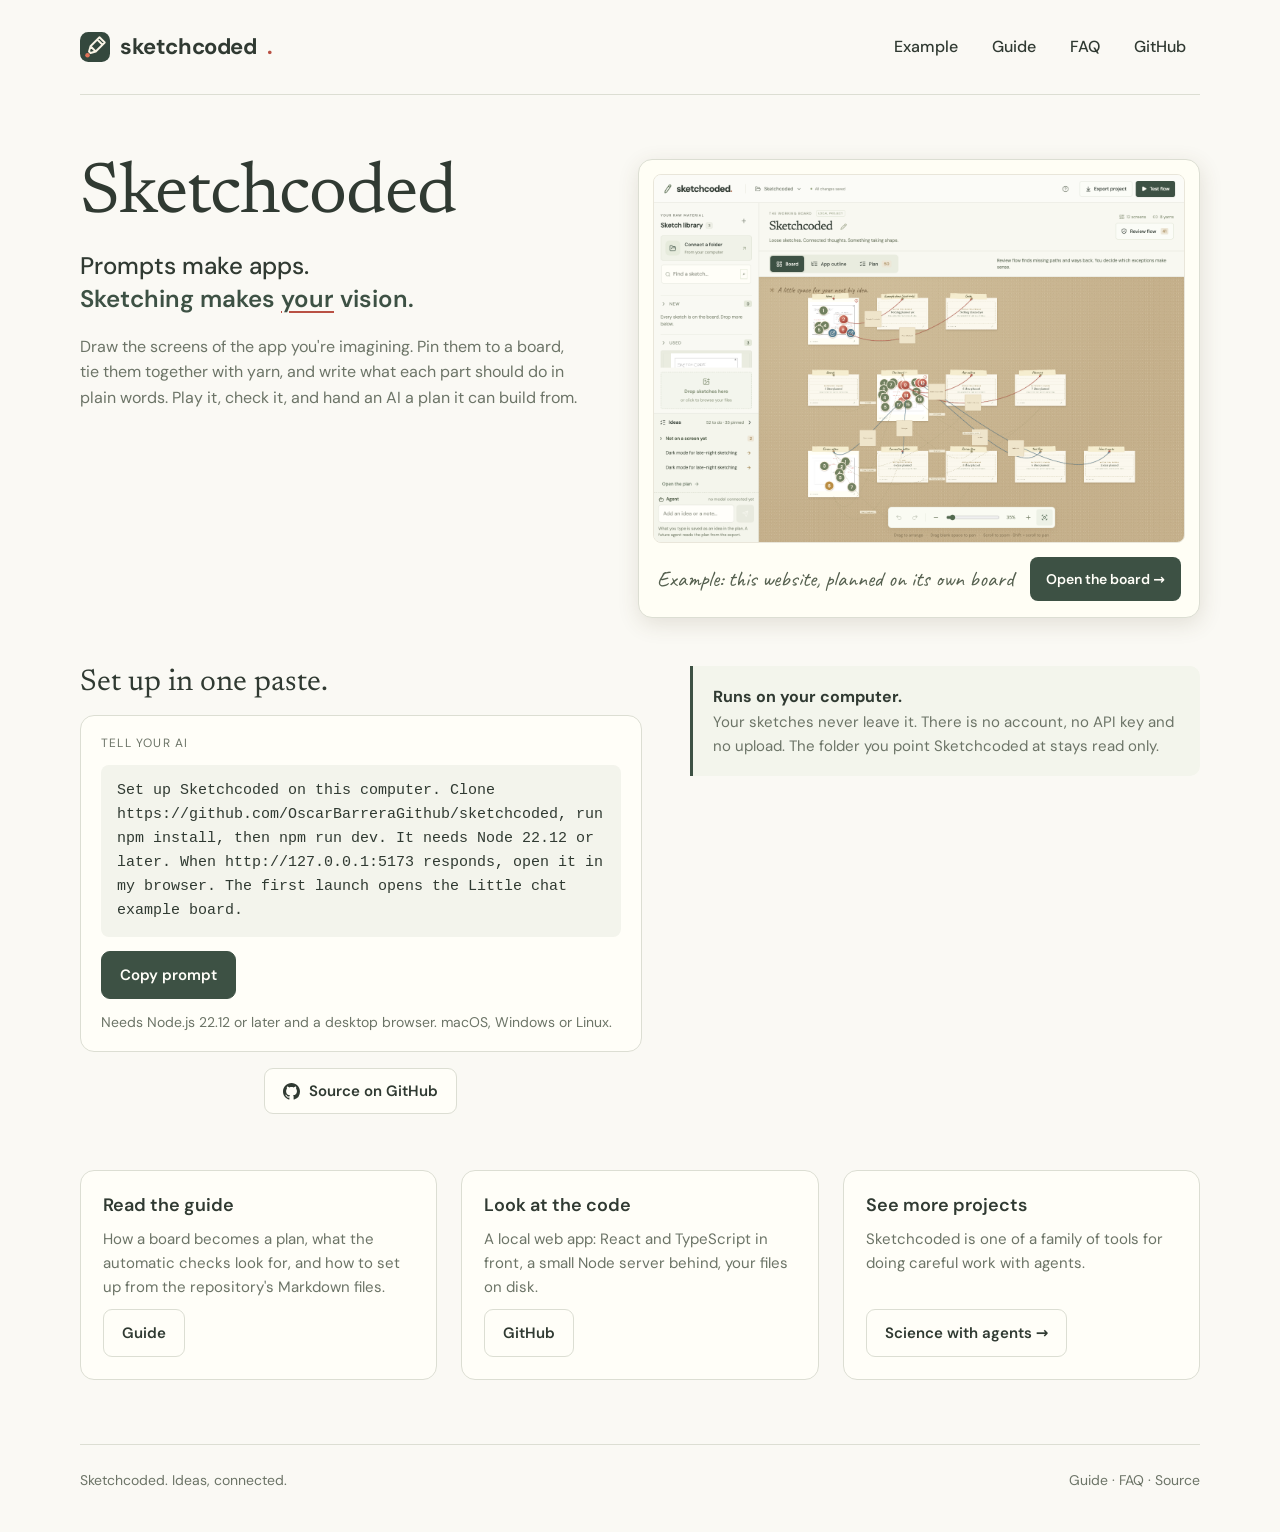
==== index.html @ aa4f2bdc "The example board is this website, planned on its own board Five frames, drawn as the pages they are" ====
<!doctype html>
<html lang="en">
  <head>
    <meta charset="UTF-8" />
    <meta name="viewport" content="width=device-width, initial-scale=1" />
    <meta name="theme-color" content="#faf9f4" />
    <title>Sketchcoded — Prompts make apps. Sketching makes your vision.</title>
    <meta
      name="description"
      content="Draw your app on paper, pin the screens to a board, tie them together with yarn, and hand an AI a plan it can build from. Runs on your computer."
    />
    <meta property="og:title" content="Sketchcoded" />
    <meta property="og:description" content="Prompts make apps. Sketching makes your vision." />
    <meta property="og:image" content="assets/board.png" />
    <link rel="icon" type="image/svg+xml" href="assets/favicon.svg" />
    <link rel="stylesheet" href="styles.css" />
  </head>
  <body>
    <header class="wrap site-header">
      <a class="brand" href="./"><img src="assets/favicon.svg" alt="" />sketchcoded<span>.</span></a>
      <nav class="site-nav" aria-label="Site">
        <a data-link="demo" href="demo.html">Example</a>
        <a href="guide.html">Guide</a>
        <a href="guide.html#faq">FAQ</a>
        <a data-link="github" href="#">GitHub</a>
      </nav>
    </header>

    <main class="wrap">
      <section class="hero">
        <div>
          <h1>Sketchcoded</h1>
          <p class="tagline">Prompts make apps.<b>Sketching makes <u>your</u> vision.</b></p>
          <p class="lede">
            Draw the screens of the app you're imagining. Pin them to a board, tie them together
            with yarn, and write what each part should do in plain words. Play it, check it, and
            hand an AI a plan it can build from.
          </p>
        </div>
        <a class="example" data-link="demo" href="demo.html" aria-label="Open the example: this website, planned on its own board, which you can move around and walk through">
          <figure>
            <img src="assets/board.png" alt="A cork board with the pages of this website pinned to it, tied together with coloured yarn." width="1440" height="1000" />
            <figcaption>
              <span>Example: this website, planned on its own board</span>
              <span class="cta">Open the board →</span>
            </figcaption>
          </figure>
        </a>
      </section>

      <section class="setup" id="setup">
        <div>
          <h2>Set up in one paste.</h2>
          <div class="prompt-box">
            <div class="label">Tell your AI</div>
            <p data-prompt>Loading the setup prompt…</p>
            <div class="prompt-actions">
              <button class="button primary" type="button" data-copy-prompt>Copy prompt</button>
            </div>
            <p class="requirements">Needs Node.js 22.12 or later and a desktop browser. macOS, Windows or Linux.</p>
          </div>
          <a class="button github-button" data-link="github" href="#">
            <svg viewBox="0 0 16 16" width="17" height="17" aria-hidden="true" fill="currentColor">
              <path d="M8 0C3.58 0 0 3.58 0 8c0 3.54 2.29 6.53 5.47 7.59.4.07.55-.17.55-.38 0-.19-.01-.82-.01-1.49-2.01.37-2.53-.49-2.69-.94-.09-.23-.48-.94-.82-1.13-.28-.15-.68-.52-.01-.53.63-.01 1.08.58 1.23.82.72 1.21 1.87.87 2.33.66.07-.52.28-.87.51-1.07-1.78-.2-3.64-.89-3.64-3.95 0-.87.31-1.59.82-2.15-.08-.2-.36-1.02.08-2.12 0 0 .67-.21 2.2.82.64-.18 1.32-.27 2-.27s1.36.09 2 .27c1.53-1.04 2.2-.82 2.2-.82.44 1.1.16 1.92.08 2.12.51.56.82 1.27.82 2.15 0 3.07-1.87 3.75-3.65 3.95.29.25.54.73.54 1.48 0 1.07-.01 1.93-.01 2.2 0 .21.15.46.55.38A8.01 8.01 0 0 0 16 8c0-4.42-3.58-8-8-8Z" />
            </svg>
            Source on GitHub
          </a>
        </div>
        <div class="local">
          <div>
            <strong>Runs on your computer.</strong>
            <p>
              Your sketches never leave it. There is no account, no API key and no upload. The
              folder you point Sketchcoded at stays read only.
            </p>
          </div>
        </div>
      </section>

      <section class="more" id="more">
        <div class="card">
          <h3>Read the guide</h3>
          <p>
            How a board becomes a plan, what the automatic checks look for, and how to set up from
            the repository's Markdown files.
          </p>
          <a class="button" href="guide.html">Guide</a>
        </div>
        <div class="card">
          <h3>Look at the code</h3>
          <p>A local web app: React and TypeScript in front, a small Node server behind, your files on disk.</p>
          <a class="button" data-link="github" href="#">GitHub</a>
        </div>
        <div class="card">
          <h3>See more projects</h3>
          <p>Sketchcoded is one of a family of tools for doing careful work with agents.</p>
          <a class="button" data-link="projects" href="#">Science with agents →</a>
        </div>
      </section>
    </main>

    <footer class="wrap site-footer">
      <span>Sketchcoded. Ideas, connected.</span>
      <span>
        <a href="guide.html">Guide</a> · <a href="guide.html#faq">FAQ</a> ·
        <a data-link="github" href="#">Source</a>
      </span>
    </footer>
    <script src="links.js"></script>
  </body>
</html>
---- styles.css ----
/* Sketchcoded landing site. Static, self-contained, same voice as the app. */
@font-face { font-family: 'DM Sans'; font-weight: 400; src: url(assets/fonts/dm-sans-latin-400-normal.woff2) format('woff2'); font-display: swap; }
@font-face { font-family: 'DM Sans'; font-weight: 500; src: url(assets/fonts/dm-sans-latin-500-normal.woff2) format('woff2'); font-display: swap; }
@font-face { font-family: 'DM Sans'; font-weight: 600; src: url(assets/fonts/dm-sans-latin-600-normal.woff2) format('woff2'); font-display: swap; }
@font-face { font-family: 'DM Sans'; font-weight: 700; src: url(assets/fonts/dm-sans-latin-700-normal.woff2) format('woff2'); font-display: swap; }
@font-face { font-family: 'Caveat'; font-weight: 400; src: url(assets/fonts/caveat-latin-400-normal.woff2) format('woff2'); font-display: swap; }
@font-face { font-family: 'Caveat'; font-weight: 600; src: url(assets/fonts/caveat-latin-600-normal.woff2) format('woff2'); font-display: swap; }
@font-face { font-family: 'Newsreader'; font-weight: 400; src: url(assets/fonts/newsreader-latin-400-normal.woff2) format('woff2'); font-display: swap; }
:root {
  --paper: #faf9f4;
  --ink: #303a32;
  --muted: #6c7467;
  --line: #dcded3;
  --green: #3d5144;
  --red: #b95144;
  --cork: #c9a97a;
  --serif: 'Newsreader', Georgia, serif;
  --hand: 'Caveat', cursive;
  --sans: 'DM Sans', system-ui, sans-serif;
}
* { box-sizing: border-box; margin: 0; }
html { color-scheme: light; }
body {
  font: 16px/1.6 var(--sans);
  color: var(--ink);
  background: var(--paper);
  -webkit-font-smoothing: antialiased;
}
a { color: inherit; }
.wrap { width: min(1120px, 100% - 40px); margin: 0 auto; }
/* Header */
.site-header {
  display: flex; align-items: center; justify-content: space-between; gap: 16px;
  padding: 22px 0; border-bottom: 1px solid var(--line);
}
.brand { display: inline-flex; align-items: center; gap: 10px; font: 700 22px/1 var(--sans); letter-spacing: -0.4px; text-decoration: none; }
.brand img { width: 30px; height: 30px; }
.brand span { color: var(--red); }
.site-nav { display: flex; gap: 6px; flex-wrap: wrap; }
.site-nav a { text-decoration: none; padding: 12px 14px; border-radius: 8px; font-weight: 500; min-height: 44px; display: inline-flex; align-items: center; }
.site-nav a:hover { background: #ecefe4; }
/* Hero */
.hero {
  display: grid; grid-template-columns: minmax(0, 1fr) minmax(0, 1.1fr); gap: 48px; align-items: start;
  padding: 64px 0 40px;
}
.hero h1 { font: 400 clamp(44px, 6vw, 72px)/1 var(--serif); letter-spacing: -1px; margin-bottom: 18px; }
.tagline { font: 500 clamp(19px, 2vw, 24px)/1.4 var(--sans); max-width: 26ch; }
.tagline b { display: block; color: var(--green); font-weight: 600; }
.tagline u { text-decoration-color: var(--red); text-decoration-thickness: 2px; text-underline-offset: 4px; }
.lede { color: var(--muted); margin-top: 18px; max-width: 46ch; }
/* Example frame */
.example { display: block; text-decoration: none; color: inherit; }
.example figure {
  background: #fffef5; border: 1px solid var(--line); border-radius: 14px; padding: 14px;
  box-shadow: 1px 6px 22px #55452a24; transition: transform 0.15s, box-shadow 0.15s;
}
.example:hover figure, .example:focus-visible figure { transform: translateY(-2px); box-shadow: 2px 12px 34px #55452a30; }
.example img { display: block; width: 100%; height: auto; border-radius: 8px; border: 1px solid #e9e6da; background: var(--cork); }
.example figcaption { display: flex; align-items: center; justify-content: space-between; gap: 12px; padding: 14px 4px 2px; }
.example figcaption span { font-family: var(--hand); font-size: 22px; color: #55604f; }
.example .cta { font: 600 14px var(--sans); background: var(--green); color: #fffef8; padding: 12px 16px; border-radius: 8px; min-height: 44px; display: inline-flex; align-items: center; gap: 8px; }
/* Set up */
.setup { padding: 8px 0 48px; display: grid; grid-template-columns: minmax(0, 1.1fr) minmax(0, 1fr); gap: 48px; align-items: start; }
.setup h2, .more h2 { font: 400 30px/1.15 var(--serif); margin-bottom: 14px; }
.prompt-box { background: #fffef8; border: 1px solid var(--line); border-radius: 14px; padding: 18px 20px; }
.prompt-box .label { font-size: 12px; letter-spacing: 1.2px; text-transform: uppercase; color: var(--muted); }
.prompt-box p[data-prompt],
.guide pre[data-prompt] { font: 15px/1.6 ui-monospace, SFMono-Regular, Menlo, monospace; background: #f3f4ec; border-radius: 8px; padding: 14px 16px; margin: 12px 0 14px; user-select: all; overflow-wrap: anywhere; }
.prompt-actions { display: flex; flex-wrap: wrap; gap: 10px; align-items: center; }
.button { display: inline-flex; align-items: center; justify-content: center; gap: 8px; min-height: 48px; padding: 12px 18px; border-radius: 9px; border: 1px solid var(--line); background: #fffef8; font: 600 15px var(--sans); color: var(--ink); text-decoration: none; cursor: pointer; }
.button:hover { background: #f1f3e9; }
.button.primary { background: var(--green); border-color: var(--green); color: #fffef8; }
.button.primary:hover { background: #2b4033; }
.requirements { color: var(--muted); font-size: 14px; margin-top: 12px; }
.local { display: flex; gap: 12px; align-items: flex-start; padding: 18px 20px; border-left: 3px solid var(--green); background: #f3f5ec; border-radius: 0 10px 10px 0; }
.local strong { display: block; }
.local p { color: var(--muted); font-size: 15px; }
/* More */
.more { padding: 8px 0 64px; display: grid; grid-template-columns: repeat(3, minmax(0, 1fr)); gap: 24px; }
.card { background: #fffef8; border: 1px solid var(--line); border-radius: 14px; padding: 22px; display: flex; flex-direction: column; gap: 10px; }
.card h3 { font: 600 18px var(--sans); }
.card p { color: var(--muted); font-size: 15px; flex: 1; }
.card .button { align-self: flex-start; }
.site-footer { border-top: 1px solid var(--line); padding: 24px 0 40px; color: var(--muted); font-size: 14px; display: flex; flex-wrap: wrap; gap: 12px 24px; justify-content: space-between; }
.site-footer a { text-decoration: none; }
.site-footer a:hover { text-decoration: underline; }
/* Guide */
.guide { padding: 48px 0 64px; display: grid; grid-template-columns: 220px minmax(0, 1fr); gap: 48px; }
.guide-nav { position: sticky; top: 24px; align-self: start; display: flex; flex-direction: column; gap: 4px; }
.guide-nav a { text-decoration: none; padding: 10px 12px; border-radius: 8px; color: var(--muted); min-height: 44px; display: flex; align-items: center; }
.guide-nav a:hover { background: #ecefe4; color: var(--ink); }
.guide article h1 { font: 400 44px/1.1 var(--serif); margin-bottom: 8px; }
.guide article > p.lede { margin-bottom: 32px; }
.guide section { padding: 24px 0; border-top: 1px solid var(--line); scroll-margin-top: 24px; }
.guide h2 { font: 400 28px/1.2 var(--serif); margin-bottom: 12px; }
.guide h3 { font: 600 17px var(--sans); margin: 18px 0 6px; }
.guide p, .guide li { color: #4a5346; }
.guide ul, .guide ol { padding-left: 22px; display: grid; gap: 6px; margin: 8px 0; }
.guide code { font: 14px ui-monospace, SFMono-Regular, Menlo, monospace; background: #f3f4ec; padding: 2px 6px; border-radius: 5px; }
.guide pre { background: #f3f4ec; border-radius: 10px; padding: 14px 16px; overflow: auto; font: 14px/1.6 ui-monospace, SFMono-Regular, Menlo, monospace; }
.guide pre[data-prompt] { white-space: pre-wrap; overflow-wrap: anywhere; }
details.faq { border: 1px solid var(--line); border-radius: 10px; padding: 0 16px; margin: 8px 0; background: #fffef8; }
details.faq summary { cursor: pointer; min-height: 48px; display: flex; align-items: center; font-weight: 600; }
details.faq p { padding: 0 0 14px; }
/* Mobile: one column; the setup block sits below the example frame, as drawn. */
@media (max-width: 860px) {
  .site-header { flex-direction: column; align-items: flex-start; gap: 6px; padding-bottom: 14px; }
  .site-nav { margin-left: -14px; }
  .hero, .setup { grid-template-columns: 1fr; gap: 28px; padding-top: 40px; }
  .hero { padding-bottom: 8px; }
  .setup { padding-top: 0; }
  .more { grid-template-columns: 1fr; }
  .guide { grid-template-columns: 1fr; gap: 20px; }
  .guide-nav { position: static; flex-direction: row; flex-wrap: wrap; }
}
@media (prefers-reduced-motion: reduce) {
  .example figure { transition: none; }
}

/* The source link stands on its own under the setup prompt, centred, with the mark. */
.github-button {
  display: flex;
  align-items: center;
  justify-content: center;
  gap: 9px;
  width: fit-content;
  margin: 16px auto 0;
  min-height: 44px;
  text-decoration: none;
}
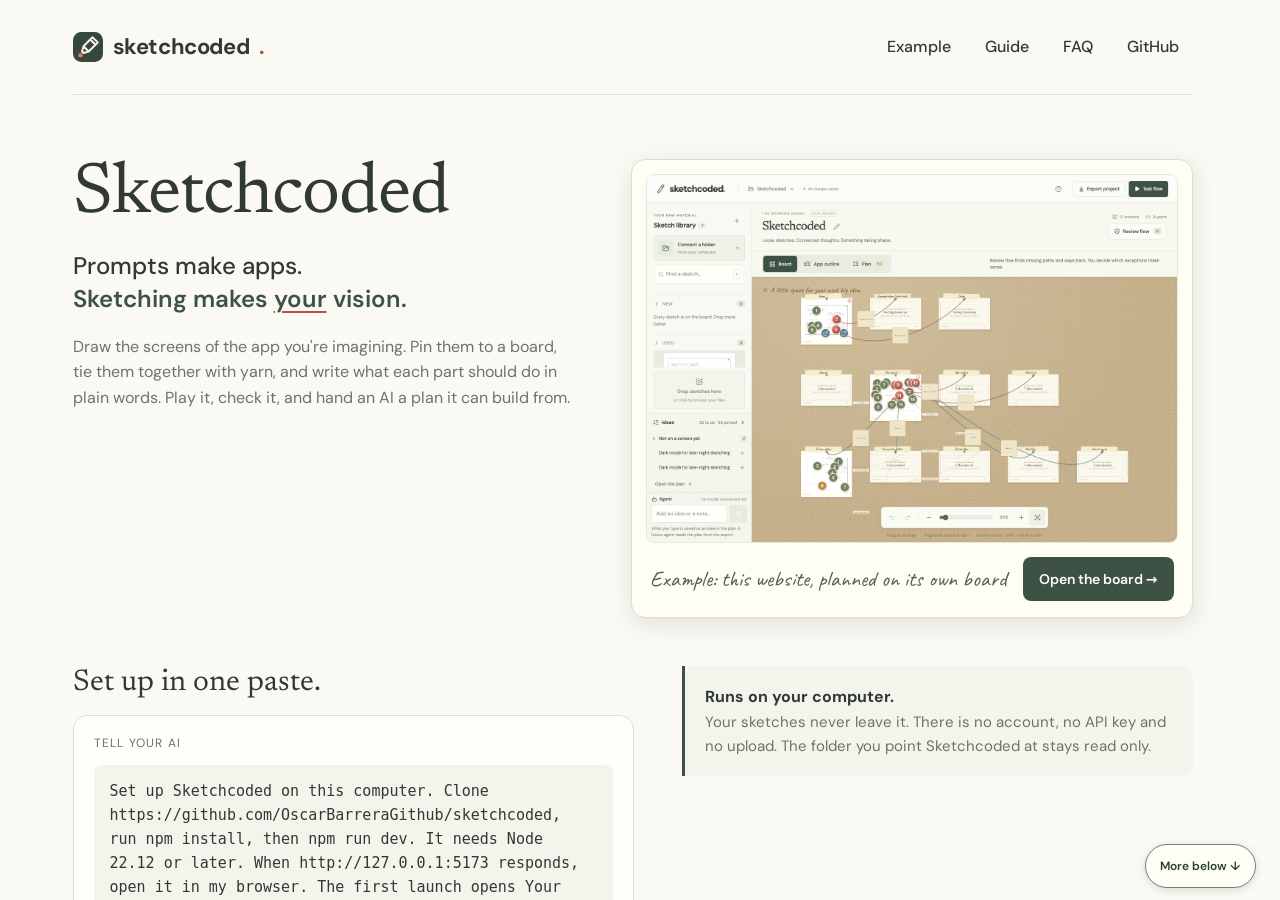
==== commit 3ef968a2: "Correct the public walkthrough and document agent verification" ====
--- a/index.html
+++ b/index.html
@@ -10,102 +10,151 @@
       content="Draw your app on paper, pin the screens to a board, tie them together with yarn, and hand an AI a plan it can build from. Runs on your computer."
     />
     <meta property="og:title" content="Sketchcoded" />
-    <meta property="og:description" content="Prompts make apps. Sketching makes your vision." />
+    <meta
+      property="og:description"
+      content="Prompts make apps. Sketching makes your vision."
+    />
     <meta property="og:image" content="assets/board.png" />
     <link rel="icon" type="image/svg+xml" href="assets/favicon.svg" />
     <link rel="stylesheet" href="styles.css" />
   </head>
-  <body>
-    <header class="wrap site-header">
-      <a class="brand" href="./"><img src="assets/favicon.svg" alt="" />sketchcoded<span>.</span></a>
-      <nav class="site-nav" aria-label="Site">
-        <a data-link="demo" href="demo.html">Example</a>
-        <a href="guide.html">Guide</a>
-        <a href="guide.html#faq">FAQ</a>
-        <a data-link="github" href="#">GitHub</a>
-      </nav>
-    </header>
+  <body class="site-document">
+    <div class="site-scroll" tabindex="0" aria-label="Page content">
+      <header class="wrap site-header">
+        <a class="brand" href="./"
+          ><img src="assets/favicon.svg" alt="" />sketchcoded<span>.</span></a
+        >
+        <nav class="site-nav" aria-label="Site">
+          <a data-link="demo" href="demo.html">Example</a>
+          <a href="guide.html">Guide</a>
+          <a href="guide.html#faq">FAQ</a>
+          <a data-link="github" href="#">GitHub</a>
+        </nav>
+      </header>
 
-    <main class="wrap">
-      <section class="hero">
-        <div>
-          <h1>Sketchcoded</h1>
-          <p class="tagline">Prompts make apps.<b>Sketching makes <u>your</u> vision.</b></p>
-          <p class="lede">
-            Draw the screens of the app you're imagining. Pin them to a board, tie them together
-            with yarn, and write what each part should do in plain words. Play it, check it, and
-            hand an AI a plan it can build from.
-          </p>
-        </div>
-        <a class="example" data-link="demo" href="demo.html" aria-label="Open the example: this website, planned on its own board, which you can move around and walk through">
-          <figure>
-            <img src="assets/board.png" alt="A cork board with the pages of this website pinned to it, tied together with coloured yarn." width="1440" height="1000" />
-            <figcaption>
-              <span>Example: this website, planned on its own board</span>
-              <span class="cta">Open the board →</span>
-            </figcaption>
-          </figure>
-        </a>
-      </section>
-
-      <section class="setup" id="setup">
-        <div>
-          <h2>Set up in one paste.</h2>
-          <div class="prompt-box">
-            <div class="label">Tell your AI</div>
-            <p data-prompt>Loading the setup prompt…</p>
-            <div class="prompt-actions">
-              <button class="button primary" type="button" data-copy-prompt>Copy prompt</button>
-            </div>
-            <p class="requirements">Needs Node.js 22.12 or later and a desktop browser. macOS, Windows or Linux.</p>
-          </div>
-          <a class="button github-button" data-link="github" href="#">
-            <svg viewBox="0 0 16 16" width="17" height="17" aria-hidden="true" fill="currentColor">
-              <path d="M8 0C3.58 0 0 3.58 0 8c0 3.54 2.29 6.53 5.47 7.59.4.07.55-.17.55-.38 0-.19-.01-.82-.01-1.49-2.01.37-2.53-.49-2.69-.94-.09-.23-.48-.94-.82-1.13-.28-.15-.68-.52-.01-.53.63-.01 1.08.58 1.23.82.72 1.21 1.87.87 2.33.66.07-.52.28-.87.51-1.07-1.78-.2-3.64-.89-3.64-3.95 0-.87.31-1.59.82-2.15-.08-.2-.36-1.02.08-2.12 0 0 .67-.21 2.2.82.64-.18 1.32-.27 2-.27s1.36.09 2 .27c1.53-1.04 2.2-.82 2.2-.82.44 1.1.16 1.92.08 2.12.51.56.82 1.27.82 2.15 0 3.07-1.87 3.75-3.65 3.95.29.25.54.73.54 1.48 0 1.07-.01 1.93-.01 2.2 0 .21.15.46.55.38A8.01 8.01 0 0 0 16 8c0-4.42-3.58-8-8-8Z" />
-            </svg>
-            Source on GitHub
-          </a>
-        </div>
-        <div class="local">
+      <main class="wrap">
+        <section class="hero">
           <div>
-            <strong>Runs on your computer.</strong>
-            <p>
-              Your sketches never leave it. There is no account, no API key and no upload. The
-              folder you point Sketchcoded at stays read only.
+            <h1>Sketchcoded</h1>
+            <p class="tagline">
+              Prompts make apps.<b>Sketching makes <u>your</u> vision.</b>
+            </p>
+            <p class="lede">
+              Draw the screens of the app you're imagining. Pin them to a board,
+              tie them together with yarn, and write what each part should do in
+              plain words. Play it, check it, and hand an AI a plan it can build
+              from.
             </p>
           </div>
-        </div>
-      </section>
+          <a
+            class="example"
+            data-link="demo"
+            href="demo.html"
+            aria-label="Open the example: this website, planned on its own board, which you can move around and walk through"
+          >
+            <figure>
+              <img
+                src="assets/board.png"
+                alt="A cork board with the pages of this website pinned to it, tied together with coloured yarn."
+                width="1440"
+                height="1000"
+              />
+              <figcaption>
+                <span>Example: this website, planned on its own board</span>
+                <span class="cta">Open the board →</span>
+              </figcaption>
+            </figure>
+          </a>
+        </section>
 
-      <section class="more" id="more">
-        <div class="card">
-          <h3>Read the guide</h3>
-          <p>
-            How a board becomes a plan, what the automatic checks look for, and how to set up from
-            the repository's Markdown files.
-          </p>
-          <a class="button" href="guide.html">Guide</a>
-        </div>
-        <div class="card">
-          <h3>Look at the code</h3>
-          <p>A local web app: React and TypeScript in front, a small Node server behind, your files on disk.</p>
-          <a class="button" data-link="github" href="#">GitHub</a>
-        </div>
-        <div class="card">
-          <h3>See more projects</h3>
-          <p>Sketchcoded is one of a family of tools for doing careful work with agents.</p>
-          <a class="button" data-link="projects" href="#">Science with agents →</a>
-        </div>
-      </section>
-    </main>
+        <section class="setup" id="setup">
+          <div>
+            <h2>Set up in one paste.</h2>
+            <div class="prompt-box">
+              <div class="label">Tell your AI</div>
+              <p data-prompt>Loading the setup prompt…</p>
+              <div class="prompt-actions">
+                <button class="button primary" type="button" data-copy-prompt>
+                  Copy prompt
+                </button>
+              </div>
+              <p class="requirements">
+                Needs Node.js 22.12 or later and a desktop browser. macOS,
+                Windows or Linux.
+              </p>
+            </div>
+            <a class="button github-button" data-link="github" href="#">
+              <svg
+                viewBox="0 0 16 16"
+                width="17"
+                height="17"
+                aria-hidden="true"
+                fill="currentColor"
+              >
+                <path
+                  d="M8 0C3.58 0 0 3.58 0 8c0 3.54 2.29 6.53 5.47 7.59.4.07.55-.17.55-.38 0-.19-.01-.82-.01-1.49-2.01.37-2.53-.49-2.69-.94-.09-.23-.48-.94-.82-1.13-.28-.15-.68-.52-.01-.53.63-.01 1.08.58 1.23.82.72 1.21 1.87.87 2.33.66.07-.52.28-.87.51-1.07-1.78-.2-3.64-.89-3.64-3.95 0-.87.31-1.59.82-2.15-.08-.2-.36-1.02.08-2.12 0 0 .67-.21 2.2.82.64-.18 1.32-.27 2-.27s1.36.09 2 .27c1.53-1.04 2.2-.82 2.2-.82.44 1.1.16 1.92.08 2.12.51.56.82 1.27.82 2.15 0 3.07-1.87 3.75-3.65 3.95.29.25.54.73.54 1.48 0 1.07-.01 1.93-.01 2.2 0 .21.15.46.55.38A8.01 8.01 0 0 0 16 8c0-4.42-3.58-8-8-8Z"
+                />
+              </svg>
+              Source on GitHub
+            </a>
+          </div>
+          <div class="local">
+            <div>
+              <strong>Runs on your computer.</strong>
+              <p>
+                Your sketches never leave it. There is no account, no API key
+                and no upload. The folder you point Sketchcoded at stays read
+                only.
+              </p>
+            </div>
+          </div>
+        </section>
 
-    <footer class="wrap site-footer">
-      <span>Sketchcoded. Ideas, connected.</span>
-      <span>
-        <a href="guide.html">Guide</a> · <a href="guide.html#faq">FAQ</a> ·
-        <a data-link="github" href="#">Source</a>
-      </span>
-    </footer>
+        <section class="more" id="more">
+          <div class="card">
+            <h3>Read the guide</h3>
+            <p>
+              How a board becomes a plan, what the automatic checks look for,
+              and how to set up from the repository's Markdown files.
+            </p>
+            <a class="button" href="guide.html">Guide</a>
+          </div>
+          <div class="card">
+            <h3>Look at the code</h3>
+            <p>
+              A local web app: React and TypeScript in front, a small Node
+              server behind, your files on disk.
+            </p>
+            <a class="button" data-link="github" href="#">GitHub</a>
+          </div>
+          <div class="card">
+            <h3>See more projects</h3>
+            <p>
+              Sketchcoded is one of a family of tools for doing careful work
+              with agents.
+            </p>
+            <a class="button" data-link="projects" href="#"
+              >Science with agents →</a
+            >
+          </div>
+        </section>
+      </main>
+
+      <footer class="wrap site-footer">
+        <span>Sketchcoded. Ideas, connected.</span>
+        <span>
+          <a href="guide.html">Guide</a> · <a href="guide.html#faq">FAQ</a> ·
+          <a data-link="github" href="#">Source</a>
+        </span>
+      </footer>
+    </div>
+    <button
+      class="site-scroll-hint"
+      type="button"
+      aria-label="Scroll for more content"
+    >
+      More below ↓
+    </button>
     <script src="links.js"></script>
   </body>
 </html>
--- a/styles.css
+++ b/styles.css
@@ -1,11 +1,46 @@
 /* Sketchcoded landing site. Static, self-contained, same voice as the app. */
-@font-face { font-family: 'DM Sans'; font-weight: 400; src: url(assets/fonts/dm-sans-latin-400-normal.woff2) format('woff2'); font-display: swap; }
-@font-face { font-family: 'DM Sans'; font-weight: 500; src: url(assets/fonts/dm-sans-latin-500-normal.woff2) format('woff2'); font-display: swap; }
-@font-face { font-family: 'DM Sans'; font-weight: 600; src: url(assets/fonts/dm-sans-latin-600-normal.woff2) format('woff2'); font-display: swap; }
-@font-face { font-family: 'DM Sans'; font-weight: 700; src: url(assets/fonts/dm-sans-latin-700-normal.woff2) format('woff2'); font-display: swap; }
-@font-face { font-family: 'Caveat'; font-weight: 400; src: url(assets/fonts/caveat-latin-400-normal.woff2) format('woff2'); font-display: swap; }
-@font-face { font-family: 'Caveat'; font-weight: 600; src: url(assets/fonts/caveat-latin-600-normal.woff2) format('woff2'); font-display: swap; }
-@font-face { font-family: 'Newsreader'; font-weight: 400; src: url(assets/fonts/newsreader-latin-400-normal.woff2) format('woff2'); font-display: swap; }
+@font-face {
+  font-family: "DM Sans";
+  font-weight: 400;
+  src: url(assets/fonts/dm-sans-latin-400-normal.woff2) format("woff2");
+  font-display: swap;
+}
+@font-face {
+  font-family: "DM Sans";
+  font-weight: 500;
+  src: url(assets/fonts/dm-sans-latin-500-normal.woff2) format("woff2");
+  font-display: swap;
+}
+@font-face {
+  font-family: "DM Sans";
+  font-weight: 600;
+  src: url(assets/fonts/dm-sans-latin-600-normal.woff2) format("woff2");
+  font-display: swap;
+}
+@font-face {
+  font-family: "DM Sans";
+  font-weight: 700;
+  src: url(assets/fonts/dm-sans-latin-700-normal.woff2) format("woff2");
+  font-display: swap;
+}
+@font-face {
+  font-family: "Caveat";
+  font-weight: 400;
+  src: url(assets/fonts/caveat-latin-400-normal.woff2) format("woff2");
+  font-display: swap;
+}
+@font-face {
+  font-family: "Caveat";
+  font-weight: 600;
+  src: url(assets/fonts/caveat-latin-600-normal.woff2) format("woff2");
+  font-display: swap;
+}
+@font-face {
+  font-family: "Newsreader";
+  font-weight: 400;
+  src: url(assets/fonts/newsreader-latin-400-normal.woff2) format("woff2");
+  font-display: swap;
+}
 :root {
   --paper: #faf9f4;
   --ink: #303a32;
@@ -14,108 +49,431 @@
   --green: #3d5144;
   --red: #b95144;
   --cork: #c9a97a;
-  --serif: 'Newsreader', Georgia, serif;
-  --hand: 'Caveat', cursive;
-  --sans: 'DM Sans', system-ui, sans-serif;
-}
-* { box-sizing: border-box; margin: 0; }
-html { color-scheme: light; }
+  --serif: "Newsreader", Georgia, serif;
+  --hand: "Caveat", cursive;
+  --sans: "DM Sans", system-ui, sans-serif;
+}
+* {
+  box-sizing: border-box;
+  margin: 0;
+}
+html {
+  color-scheme: light;
+}
 body {
   font: 16px/1.6 var(--sans);
   color: var(--ink);
   background: var(--paper);
   -webkit-font-smoothing: antialiased;
 }
-a { color: inherit; }
-.wrap { width: min(1120px, 100% - 40px); margin: 0 auto; }
+a {
+  color: inherit;
+}
+.wrap {
+  width: min(1120px, 100% - 40px);
+  margin: 0 auto;
+}
 /* Header */
 .site-header {
-  display: flex; align-items: center; justify-content: space-between; gap: 16px;
-  padding: 22px 0; border-bottom: 1px solid var(--line);
-}
-.brand { display: inline-flex; align-items: center; gap: 10px; font: 700 22px/1 var(--sans); letter-spacing: -0.4px; text-decoration: none; }
-.brand img { width: 30px; height: 30px; }
-.brand span { color: var(--red); }
-.site-nav { display: flex; gap: 6px; flex-wrap: wrap; }
-.site-nav a { text-decoration: none; padding: 12px 14px; border-radius: 8px; font-weight: 500; min-height: 44px; display: inline-flex; align-items: center; }
-.site-nav a:hover { background: #ecefe4; }
+  display: flex;
+  align-items: center;
+  justify-content: space-between;
+  gap: 16px;
+  padding: 22px 0;
+  border-bottom: 1px solid var(--line);
+}
+.brand {
+  display: inline-flex;
+  align-items: center;
+  gap: 10px;
+  font: 700 22px/1 var(--sans);
+  letter-spacing: -0.4px;
+  text-decoration: none;
+}
+.brand img {
+  width: 30px;
+  height: 30px;
+}
+.brand span {
+  color: var(--red);
+}
+.site-nav {
+  display: flex;
+  gap: 6px;
+  flex-wrap: wrap;
+}
+.site-nav a {
+  text-decoration: none;
+  padding: 12px 14px;
+  border-radius: 8px;
+  font-weight: 500;
+  min-height: 44px;
+  display: inline-flex;
+  align-items: center;
+}
+.site-nav a:hover {
+  background: #ecefe4;
+}
 /* Hero */
 .hero {
-  display: grid; grid-template-columns: minmax(0, 1fr) minmax(0, 1.1fr); gap: 48px; align-items: start;
+  display: grid;
+  grid-template-columns: minmax(0, 1fr) minmax(0, 1.1fr);
+  gap: 48px;
+  align-items: start;
   padding: 64px 0 40px;
 }
-.hero h1 { font: 400 clamp(44px, 6vw, 72px)/1 var(--serif); letter-spacing: -1px; margin-bottom: 18px; }
-.tagline { font: 500 clamp(19px, 2vw, 24px)/1.4 var(--sans); max-width: 26ch; }
-.tagline b { display: block; color: var(--green); font-weight: 600; }
-.tagline u { text-decoration-color: var(--red); text-decoration-thickness: 2px; text-underline-offset: 4px; }
-.lede { color: var(--muted); margin-top: 18px; max-width: 46ch; }
+.hero h1 {
+  font: 400 clamp(44px, 6vw, 72px)/1 var(--serif);
+  letter-spacing: -1px;
+  margin-bottom: 18px;
+}
+.tagline {
+  font: 500 clamp(19px, 2vw, 24px)/1.4 var(--sans);
+  max-width: 26ch;
+}
+.tagline b {
+  display: block;
+  color: var(--green);
+  font-weight: 600;
+}
+.tagline u {
+  text-decoration-color: var(--red);
+  text-decoration-thickness: 2px;
+  text-underline-offset: 4px;
+}
+.lede {
+  color: var(--muted);
+  margin-top: 18px;
+  max-width: 46ch;
+}
 /* Example frame */
-.example { display: block; text-decoration: none; color: inherit; }
+.example {
+  display: block;
+  text-decoration: none;
+  color: inherit;
+}
 .example figure {
-  background: #fffef5; border: 1px solid var(--line); border-radius: 14px; padding: 14px;
-  box-shadow: 1px 6px 22px #55452a24; transition: transform 0.15s, box-shadow 0.15s;
-}
-.example:hover figure, .example:focus-visible figure { transform: translateY(-2px); box-shadow: 2px 12px 34px #55452a30; }
-.example img { display: block; width: 100%; height: auto; border-radius: 8px; border: 1px solid #e9e6da; background: var(--cork); }
-.example figcaption { display: flex; align-items: center; justify-content: space-between; gap: 12px; padding: 14px 4px 2px; }
-.example figcaption span { font-family: var(--hand); font-size: 22px; color: #55604f; }
-.example .cta { font: 600 14px var(--sans); background: var(--green); color: #fffef8; padding: 12px 16px; border-radius: 8px; min-height: 44px; display: inline-flex; align-items: center; gap: 8px; }
+  background: #fffef5;
+  border: 1px solid var(--line);
+  border-radius: 14px;
+  padding: 14px;
+  box-shadow: 1px 6px 22px #55452a24;
+  transition:
+    transform 0.15s,
+    box-shadow 0.15s;
+}
+.example:hover figure,
+.example:focus-visible figure {
+  transform: translateY(-2px);
+  box-shadow: 2px 12px 34px #55452a30;
+}
+.example img {
+  display: block;
+  width: 100%;
+  height: auto;
+  border-radius: 8px;
+  border: 1px solid #e9e6da;
+  background: var(--cork);
+}
+.example figcaption {
+  display: flex;
+  align-items: center;
+  justify-content: space-between;
+  gap: 12px;
+  padding: 14px 4px 2px;
+}
+.example figcaption span {
+  font-family: var(--hand);
+  font-size: 22px;
+  color: #55604f;
+}
+.example .cta {
+  font: 600 14px var(--sans);
+  background: var(--green);
+  color: #fffef8;
+  padding: 12px 16px;
+  border-radius: 8px;
+  min-height: 44px;
+  display: inline-flex;
+  align-items: center;
+  gap: 8px;
+}
 /* Set up */
-.setup { padding: 8px 0 48px; display: grid; grid-template-columns: minmax(0, 1.1fr) minmax(0, 1fr); gap: 48px; align-items: start; }
-.setup h2, .more h2 { font: 400 30px/1.15 var(--serif); margin-bottom: 14px; }
-.prompt-box { background: #fffef8; border: 1px solid var(--line); border-radius: 14px; padding: 18px 20px; }
-.prompt-box .label { font-size: 12px; letter-spacing: 1.2px; text-transform: uppercase; color: var(--muted); }
+.setup {
+  padding: 8px 0 48px;
+  display: grid;
+  grid-template-columns: minmax(0, 1.1fr) minmax(0, 1fr);
+  gap: 48px;
+  align-items: start;
+}
+.setup h2,
+.more h2 {
+  font: 400 30px/1.15 var(--serif);
+  margin-bottom: 14px;
+}
+.prompt-box {
+  background: #fffef8;
+  border: 1px solid var(--line);
+  border-radius: 14px;
+  padding: 18px 20px;
+}
+.prompt-box .label {
+  font-size: 12px;
+  letter-spacing: 1.2px;
+  text-transform: uppercase;
+  color: var(--muted);
+}
 .prompt-box p[data-prompt],
-.guide pre[data-prompt] { font: 15px/1.6 ui-monospace, SFMono-Regular, Menlo, monospace; background: #f3f4ec; border-radius: 8px; padding: 14px 16px; margin: 12px 0 14px; user-select: all; overflow-wrap: anywhere; }
-.prompt-actions { display: flex; flex-wrap: wrap; gap: 10px; align-items: center; }
-.button { display: inline-flex; align-items: center; justify-content: center; gap: 8px; min-height: 48px; padding: 12px 18px; border-radius: 9px; border: 1px solid var(--line); background: #fffef8; font: 600 15px var(--sans); color: var(--ink); text-decoration: none; cursor: pointer; }
-.button:hover { background: #f1f3e9; }
-.button.primary { background: var(--green); border-color: var(--green); color: #fffef8; }
-.button.primary:hover { background: #2b4033; }
-.requirements { color: var(--muted); font-size: 14px; margin-top: 12px; }
-.local { display: flex; gap: 12px; align-items: flex-start; padding: 18px 20px; border-left: 3px solid var(--green); background: #f3f5ec; border-radius: 0 10px 10px 0; }
-.local strong { display: block; }
-.local p { color: var(--muted); font-size: 15px; }
+.guide pre[data-prompt] {
+  font:
+    15px/1.6 ui-monospace,
+    SFMono-Regular,
+    Menlo,
+    monospace;
+  background: #f3f4ec;
+  border-radius: 8px;
+  padding: 14px 16px;
+  margin: 12px 0 14px;
+  user-select: all;
+  overflow-wrap: anywhere;
+}
+.prompt-actions {
+  display: flex;
+  flex-wrap: wrap;
+  gap: 10px;
+  align-items: center;
+}
+.button {
+  display: inline-flex;
+  align-items: center;
+  justify-content: center;
+  gap: 8px;
+  min-height: 48px;
+  padding: 12px 18px;
+  border-radius: 9px;
+  border: 1px solid var(--line);
+  background: #fffef8;
+  font: 600 15px var(--sans);
+  color: var(--ink);
+  text-decoration: none;
+  cursor: pointer;
+}
+.button:hover {
+  background: #f1f3e9;
+}
+.button.primary {
+  background: var(--green);
+  border-color: var(--green);
+  color: #fffef8;
+}
+.button.primary:hover {
+  background: #2b4033;
+}
+.requirements {
+  color: var(--muted);
+  font-size: 14px;
+  margin-top: 12px;
+}
+.local {
+  display: flex;
+  gap: 12px;
+  align-items: flex-start;
+  padding: 18px 20px;
+  border-left: 3px solid var(--green);
+  background: #f3f5ec;
+  border-radius: 0 10px 10px 0;
+}
+.local strong {
+  display: block;
+}
+.local p {
+  color: var(--muted);
+  font-size: 15px;
+}
 /* More */
-.more { padding: 8px 0 64px; display: grid; grid-template-columns: repeat(3, minmax(0, 1fr)); gap: 24px; }
-.card { background: #fffef8; border: 1px solid var(--line); border-radius: 14px; padding: 22px; display: flex; flex-direction: column; gap: 10px; }
-.card h3 { font: 600 18px var(--sans); }
-.card p { color: var(--muted); font-size: 15px; flex: 1; }
-.card .button { align-self: flex-start; }
-.site-footer { border-top: 1px solid var(--line); padding: 24px 0 40px; color: var(--muted); font-size: 14px; display: flex; flex-wrap: wrap; gap: 12px 24px; justify-content: space-between; }
-.site-footer a { text-decoration: none; }
-.site-footer a:hover { text-decoration: underline; }
+.more {
+  padding: 8px 0 64px;
+  display: grid;
+  grid-template-columns: repeat(3, minmax(0, 1fr));
+  gap: 24px;
+}
+.card {
+  background: #fffef8;
+  border: 1px solid var(--line);
+  border-radius: 14px;
+  padding: 22px;
+  display: flex;
+  flex-direction: column;
+  gap: 10px;
+}
+.card h3 {
+  font: 600 18px var(--sans);
+}
+.card p {
+  color: var(--muted);
+  font-size: 15px;
+  flex: 1;
+}
+.card .button {
+  align-self: flex-start;
+}
+.site-footer {
+  border-top: 1px solid var(--line);
+  padding: 24px 0 40px;
+  color: var(--muted);
+  font-size: 14px;
+  display: flex;
+  flex-wrap: wrap;
+  gap: 12px 24px;
+  justify-content: space-between;
+}
+.site-footer a {
+  text-decoration: none;
+}
+.site-footer a:hover {
+  text-decoration: underline;
+}
 /* Guide */
-.guide { padding: 48px 0 64px; display: grid; grid-template-columns: 220px minmax(0, 1fr); gap: 48px; }
-.guide-nav { position: sticky; top: 24px; align-self: start; display: flex; flex-direction: column; gap: 4px; }
-.guide-nav a { text-decoration: none; padding: 10px 12px; border-radius: 8px; color: var(--muted); min-height: 44px; display: flex; align-items: center; }
-.guide-nav a:hover { background: #ecefe4; color: var(--ink); }
-.guide article h1 { font: 400 44px/1.1 var(--serif); margin-bottom: 8px; }
-.guide article > p.lede { margin-bottom: 32px; }
-.guide section { padding: 24px 0; border-top: 1px solid var(--line); scroll-margin-top: 24px; }
-.guide h2 { font: 400 28px/1.2 var(--serif); margin-bottom: 12px; }
-.guide h3 { font: 600 17px var(--sans); margin: 18px 0 6px; }
-.guide p, .guide li { color: #4a5346; }
-.guide ul, .guide ol { padding-left: 22px; display: grid; gap: 6px; margin: 8px 0; }
-.guide code { font: 14px ui-monospace, SFMono-Regular, Menlo, monospace; background: #f3f4ec; padding: 2px 6px; border-radius: 5px; }
-.guide pre { background: #f3f4ec; border-radius: 10px; padding: 14px 16px; overflow: auto; font: 14px/1.6 ui-monospace, SFMono-Regular, Menlo, monospace; }
-.guide pre[data-prompt] { white-space: pre-wrap; overflow-wrap: anywhere; }
-details.faq { border: 1px solid var(--line); border-radius: 10px; padding: 0 16px; margin: 8px 0; background: #fffef8; }
-details.faq summary { cursor: pointer; min-height: 48px; display: flex; align-items: center; font-weight: 600; }
-details.faq p { padding: 0 0 14px; }
+.guide {
+  padding: 48px 0 64px;
+  display: grid;
+  grid-template-columns: 220px minmax(0, 1fr);
+  gap: 48px;
+}
+.guide-nav {
+  position: sticky;
+  top: 24px;
+  align-self: start;
+  display: flex;
+  flex-direction: column;
+  gap: 4px;
+}
+.guide-nav a {
+  text-decoration: none;
+  padding: 10px 12px;
+  border-radius: 8px;
+  color: var(--muted);
+  min-height: 44px;
+  display: flex;
+  align-items: center;
+}
+.guide-nav a:hover {
+  background: #ecefe4;
+  color: var(--ink);
+}
+.guide article h1 {
+  font: 400 44px/1.1 var(--serif);
+  margin-bottom: 8px;
+}
+.guide article > p.lede {
+  margin-bottom: 32px;
+}
+.guide section {
+  padding: 24px 0;
+  border-top: 1px solid var(--line);
+  scroll-margin-top: 24px;
+}
+.guide h2 {
+  font: 400 28px/1.2 var(--serif);
+  margin-bottom: 12px;
+}
+.guide h3 {
+  font: 600 17px var(--sans);
+  margin: 18px 0 6px;
+}
+.guide p,
+.guide li {
+  color: #4a5346;
+}
+.guide ul,
+.guide ol {
+  padding-left: 22px;
+  display: grid;
+  gap: 6px;
+  margin: 8px 0;
+}
+.guide code {
+  font:
+    14px ui-monospace,
+    SFMono-Regular,
+    Menlo,
+    monospace;
+  background: #f3f4ec;
+  padding: 2px 6px;
+  border-radius: 5px;
+}
+.guide pre {
+  background: #f3f4ec;
+  border-radius: 10px;
+  padding: 14px 16px;
+  overflow: auto;
+  font:
+    14px/1.6 ui-monospace,
+    SFMono-Regular,
+    Menlo,
+    monospace;
+}
+.guide pre[data-prompt] {
+  white-space: pre-wrap;
+  overflow-wrap: anywhere;
+}
+details.faq {
+  border: 1px solid var(--line);
+  border-radius: 10px;
+  padding: 0 16px;
+  margin: 8px 0;
+  background: #fffef8;
+}
+details.faq summary {
+  cursor: pointer;
+  min-height: 48px;
+  display: flex;
+  align-items: center;
+  font-weight: 600;
+}
+details.faq p {
+  padding: 0 0 14px;
+}
 /* Mobile: one column; the setup block sits below the example frame, as drawn. */
 @media (max-width: 860px) {
-  .site-header { flex-direction: column; align-items: flex-start; gap: 6px; padding-bottom: 14px; }
-  .site-nav { margin-left: -14px; }
-  .hero, .setup { grid-template-columns: 1fr; gap: 28px; padding-top: 40px; }
-  .hero { padding-bottom: 8px; }
-  .setup { padding-top: 0; }
-  .more { grid-template-columns: 1fr; }
-  .guide { grid-template-columns: 1fr; gap: 20px; }
-  .guide-nav { position: static; flex-direction: row; flex-wrap: wrap; }
+  .site-header {
+    flex-direction: column;
+    align-items: flex-start;
+    gap: 6px;
+    padding-bottom: 14px;
+  }
+  .site-nav {
+    margin-left: -14px;
+  }
+  .hero,
+  .setup {
+    grid-template-columns: 1fr;
+    gap: 28px;
+    padding-top: 40px;
+  }
+  .hero {
+    padding-bottom: 8px;
+  }
+  .setup {
+    padding-top: 0;
+  }
+  .more {
+    grid-template-columns: 1fr;
+  }
+  .guide {
+    grid-template-columns: 1fr;
+    gap: 20px;
+  }
+  .guide-nav {
+    position: static;
+    flex-direction: row;
+    flex-wrap: wrap;
+  }
 }
 @media (prefers-reduced-motion: reduce) {
-  .example figure { transition: none; }
+  .example figure {
+    transition: none;
+  }
 }
 
 /* The source link stands on its own under the setup prompt, centred, with the mark. */
@@ -129,3 +487,62 @@
   min-height: 44px;
   text-decoration: none;
 }
+
+/* A fixed window and an explicit scrolling reading panel. */
+.site-document {
+  height: 100dvh;
+  overflow: hidden;
+}
+.site-scroll {
+  height: 100%;
+  overflow-y: scroll;
+  overflow-x: hidden;
+  scrollbar-gutter: stable;
+  scrollbar-width: auto;
+  scrollbar-color: #8a947d #e9eadf;
+}
+.site-scroll::-webkit-scrollbar {
+  width: 12px;
+}
+.site-scroll::-webkit-scrollbar-thumb {
+  background: #8a947d;
+  border: 3px solid #e9eadf;
+  border-radius: 8px;
+}
+.site-scroll-hint {
+  position: fixed;
+  bottom: 12px;
+  right: 24px;
+  z-index: 10;
+  min-height: 44px;
+  padding: 8px 14px;
+  border: 1px solid #71826a;
+  border-radius: 24px;
+  background: #fffef6;
+  color: #29412f;
+  font: 600 12px var(--sans);
+  cursor: pointer;
+  box-shadow: 0 2px 8px #0002;
+}
+.site-scroll-hint[hidden] {
+  display: none;
+}
+.guide-nav a,
+.site-nav a,
+.site-footer a {
+  min-height: 44px;
+  display: inline-flex;
+  align-items: center;
+}
+.guide article {
+  min-width: 0;
+}
+.guide p,
+.guide li {
+  overflow-wrap: anywhere;
+}
+@media (max-height: 500px) {
+  .guide-nav {
+    position: static;
+  }
+}
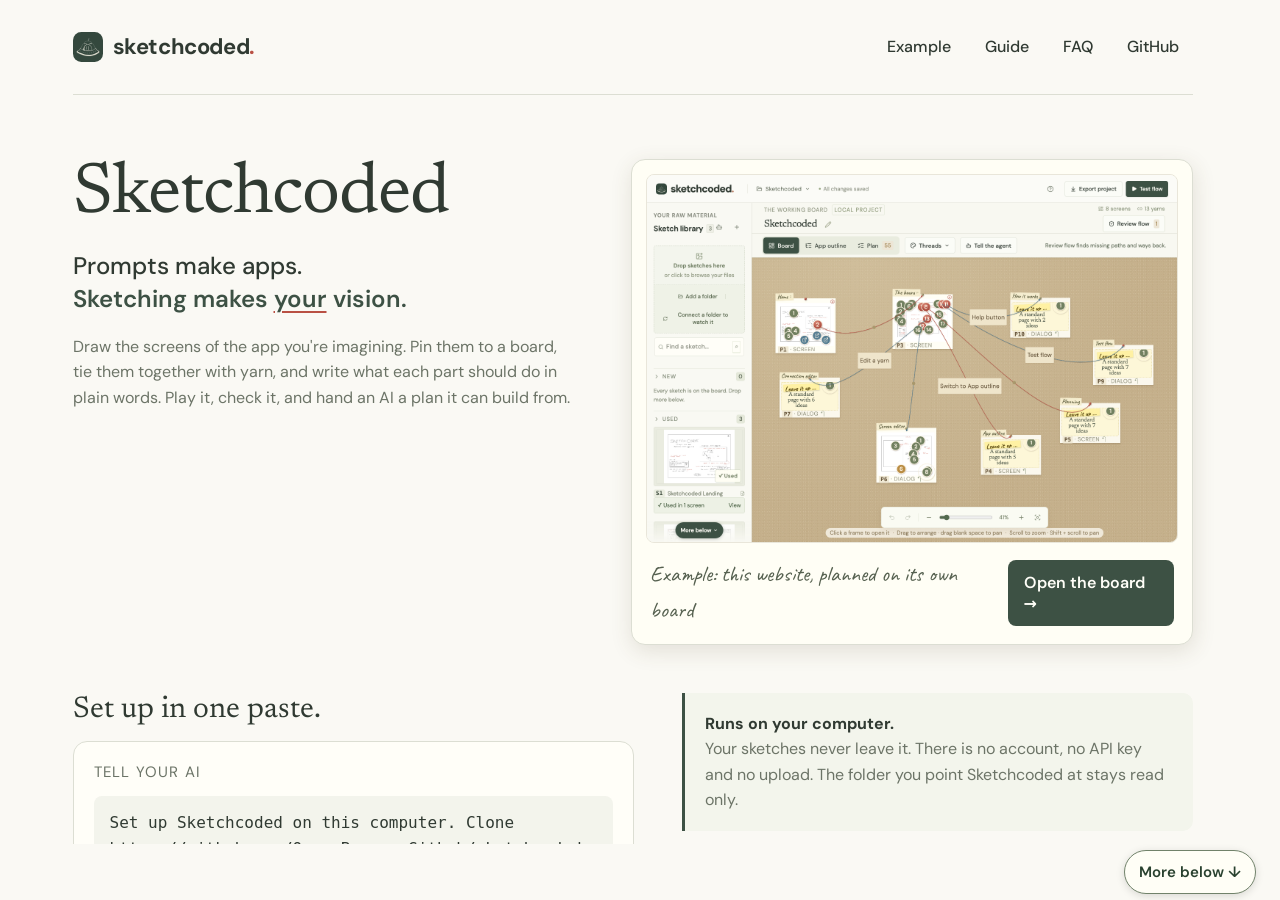
==== commit c9ba91af: "Say test the flow instead of walk on the site, with a short hover label above the pins Co-Authored-B" ====
--- a/index.html
+++ b/index.html
@@ -50,7 +50,7 @@
             class="example"
             data-link="demo"
             href="demo.html"
-            aria-label="Open the example: this website, planned on its own board, which you can move around and walk through"
+            aria-label="Open the example: this website, planned on its own board, which you can move around and test the flow on"
           >
             <figure>
               <img
--- a/styles.css
+++ b/styles.css
@@ -85,14 +85,16 @@
 .brand {
   display: inline-flex;
   align-items: center;
-  gap: 10px;
+  min-height: 44px;
   font: 700 22px/1 var(--sans);
   letter-spacing: -0.4px;
   text-decoration: none;
 }
+/* The space belongs after the logo only, so the red full stop stays on the name. */
 .brand img {
   width: 30px;
   height: 30px;
+  margin-right: 10px;
 }
 .brand span {
   color: var(--red);
@@ -188,7 +190,7 @@
   color: #55604f;
 }
 .example .cta {
-  font: 600 14px var(--sans);
+  font: 600 16px var(--sans);
   background: var(--green);
   color: #fffef8;
   padding: 12px 16px;
@@ -218,7 +220,7 @@
   padding: 18px 20px;
 }
 .prompt-box .label {
-  font-size: 12px;
+  font-size: 15px;
   letter-spacing: 1.2px;
   text-transform: uppercase;
   color: var(--muted);
@@ -226,7 +228,7 @@
 .prompt-box p[data-prompt],
 .guide pre[data-prompt] {
   font:
-    15px/1.6 ui-monospace,
+    16px/1.6 ui-monospace,
     SFMono-Regular,
     Menlo,
     monospace;
@@ -253,7 +255,7 @@
   border-radius: 9px;
   border: 1px solid var(--line);
   background: #fffef8;
-  font: 600 15px var(--sans);
+  font: 600 16px var(--sans);
   color: var(--ink);
   text-decoration: none;
   cursor: pointer;
@@ -271,7 +273,7 @@
 }
 .requirements {
   color: var(--muted);
-  font-size: 14px;
+  font-size: 16px;
   margin-top: 12px;
 }
 .local {
@@ -288,7 +290,7 @@
 }
 .local p {
   color: var(--muted);
-  font-size: 15px;
+  font-size: 16px;
 }
 /* More */
 .more {
@@ -311,17 +313,34 @@
 }
 .card p {
   color: var(--muted);
-  font-size: 15px;
+  font-size: 16px;
   flex: 1;
 }
 .card .button {
   align-self: flex-start;
+}
+.not-found {
+  padding: 64px 0;
+}
+.not-found h1 {
+  font: 400 clamp(36px, 5vw, 56px)/1.1 var(--serif);
+  margin-bottom: 12px;
+}
+.not-found p {
+  color: var(--muted);
+  font-size: 18px;
+}
+.not-found-links {
+  display: flex;
+  flex-wrap: wrap;
+  gap: 12px;
+  margin-top: 28px;
 }
 .site-footer {
   border-top: 1px solid var(--line);
   padding: 24px 0 40px;
   color: var(--muted);
-  font-size: 14px;
+  font-size: 16px;
   display: flex;
   flex-wrap: wrap;
   gap: 12px 24px;
@@ -385,6 +404,9 @@
 .guide li {
   color: #4a5346;
 }
+.guide p + p {
+  margin-top: 12px;
+}
 .guide ul,
 .guide ol {
   padding-left: 22px;
@@ -394,7 +416,7 @@
 }
 .guide code {
   font:
-    14px ui-monospace,
+    16px ui-monospace,
     SFMono-Regular,
     Menlo,
     monospace;
@@ -408,7 +430,7 @@
   padding: 14px 16px;
   overflow: auto;
   font:
-    14px/1.6 ui-monospace,
+    16px/1.6 ui-monospace,
     SFMono-Regular,
     Menlo,
     monospace;
@@ -494,7 +516,8 @@
   overflow: hidden;
 }
 .site-scroll {
-  height: 100%;
+  /* Keep a fixed rail for the hint so it never covers reading content. */
+  height: calc(100% - 56px);
   overflow-y: scroll;
   overflow-x: hidden;
   scrollbar-gutter: stable;
@@ -511,7 +534,7 @@
 }
 .site-scroll-hint {
   position: fixed;
-  bottom: 12px;
+  bottom: 6px;
   right: 24px;
   z-index: 10;
   min-height: 44px;
@@ -520,7 +543,7 @@
   border-radius: 24px;
   background: #fffef6;
   color: #29412f;
-  font: 600 12px var(--sans);
+  font: 600 15px var(--sans);
   cursor: pointer;
   box-shadow: 0 2px 8px #0002;
 }
@@ -537,6 +560,11 @@
 .guide article {
   min-width: 0;
 }
+.guide pre {
+  white-space: pre-wrap;
+  overflow-wrap: anywhere;
+  overflow: visible;
+}
 .guide p,
 .guide li {
   overflow-wrap: anywhere;
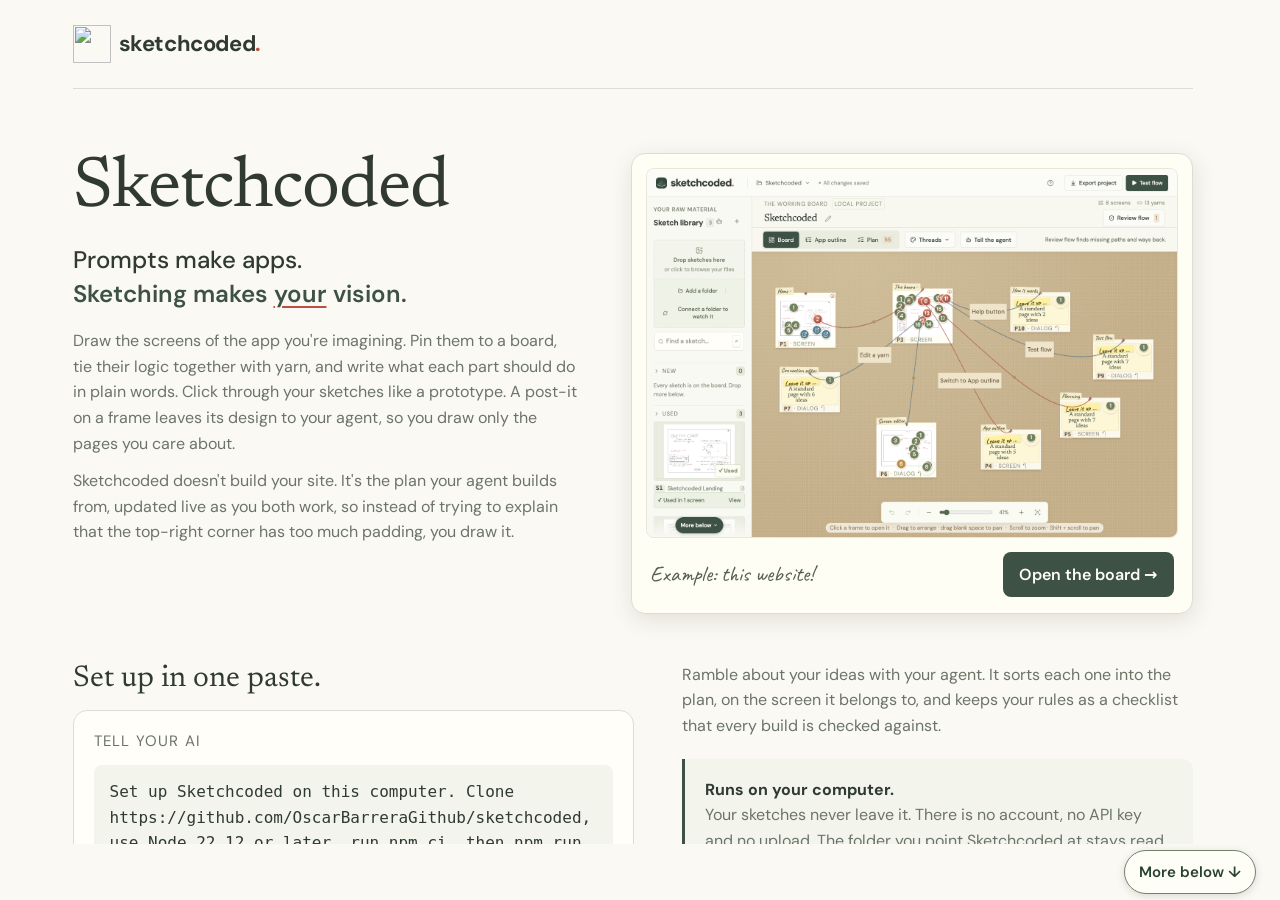
==== commit c2425a8c: "Make the site one page, with the design principles at its foot No top links and no footer. The guide" ====
--- a/index.html
+++ b/index.html
@@ -22,14 +22,8 @@
     <div class="site-scroll" tabindex="0" aria-label="Page content">
       <header class="wrap site-header">
         <a class="brand" href="./"
-          ><img src="assets/favicon.svg" alt="" />sketchcoded<span>.</span></a
+          ><img src="assets/logo.svg" alt="" />sketchcoded<span>.</span></a
         >
-        <nav class="site-nav" aria-label="Site">
-          <a data-link="demo" href="demo.html">Example</a>
-          <a href="guide.html">Guide</a>
-          <a href="guide.html#faq">FAQ</a>
-          <a data-link="github" href="#">GitHub</a>
-        </nav>
       </header>
 
       <main class="wrap">
@@ -41,9 +35,16 @@
             </p>
             <p class="lede">
               Draw the screens of the app you're imagining. Pin them to a board,
-              tie them together with yarn, and write what each part should do in
-              plain words. Play it, check it, and hand an AI a plan it can build
-              from.
+              tie their logic together with yarn, and write what each part
+              should do in plain words. Click through your sketches like a
+              prototype. A post-it on a frame leaves its design to your agent,
+              so you draw only the pages you care about.
+            </p>
+            <p class="lede">
+              Sketchcoded doesn't build your site. It's the plan your agent
+              builds from, updated live as you both work, so instead of trying
+              to explain that the top-right corner has too much padding, you
+              draw it.
             </p>
           </div>
           <a
@@ -60,7 +61,7 @@
                 height="1000"
               />
               <figcaption>
-                <span>Example: this website, planned on its own board</span>
+                <span>Example: this website!</span>
                 <span class="cta">Open the board →</span>
               </figcaption>
             </figure>
@@ -83,70 +84,90 @@
                 Windows or Linux.
               </p>
             </div>
-            <a class="button github-button" data-link="github" href="#">
-              <svg
-                viewBox="0 0 16 16"
-                width="17"
-                height="17"
-                aria-hidden="true"
-                fill="currentColor"
+          </div>
+          <div class="setup-side">
+            <p class="setup-note">
+              Ramble about your ideas with your agent. It sorts each one into
+              the plan, on the screen it belongs to, and keeps your rules as a
+              checklist that every build is checked against.
+            </p>
+            <div class="local">
+              <div>
+                <strong>Runs on your computer.</strong>
+                <p>
+                  Your sketches never leave it. There is no account, no API key
+                  and no upload. The folder you point Sketchcoded at stays read
+                  only.
+                </p>
+              </div>
+            </div>
+            <div class="setup-links">
+              <a class="button github-button" data-link="github" href="#">
+                <svg
+                  viewBox="0 0 16 16"
+                  width="17"
+                  height="17"
+                  aria-hidden="true"
+                  fill="currentColor"
+                >
+                  <path
+                    d="M8 0C3.58 0 0 3.58 0 8c0 3.54 2.29 6.53 5.47 7.59.4.07.55-.17.55-.38 0-.19-.01-.82-.01-1.49-2.01.37-2.53-.49-2.69-.94-.09-.23-.48-.94-.82-1.13-.28-.15-.68-.52-.01-.53.63-.01 1.08.58 1.23.82.72 1.21 1.87.87 2.33.66.07-.52.28-.87.51-1.07-1.78-.2-3.64-.89-3.64-3.95 0-.87.31-1.59.82-2.15-.08-.2-.36-1.02.08-2.12 0 0 .67-.21 2.2.82.64-.18 1.32-.27 2-.27s1.36.09 2 .27c1.53-1.04 2.2-.82 2.2-.82.44 1.1.16 1.92.08 2.12.51.56.82 1.27.82 2.15 0 3.07-1.87 3.75-3.65 3.95.29.25.54.73.54 1.48 0 1.07-.01 1.93-.01 2.2 0 .21.15.46.55.38A8.01 8.01 0 0 0 16 8c0-4.42-3.58-8-8-8Z"
+                  />
+                </svg>
+                Source on GitHub
+              </a>
+              <a class="button" data-link="projects" href="#"
+                >See more projects →</a
               >
-                <path
-                  d="M8 0C3.58 0 0 3.58 0 8c0 3.54 2.29 6.53 5.47 7.59.4.07.55-.17.55-.38 0-.19-.01-.82-.01-1.49-2.01.37-2.53-.49-2.69-.94-.09-.23-.48-.94-.82-1.13-.28-.15-.68-.52-.01-.53.63-.01 1.08.58 1.23.82.72 1.21 1.87.87 2.33.66.07-.52.28-.87.51-1.07-1.78-.2-3.64-.89-3.64-3.95 0-.87.31-1.59.82-2.15-.08-.2-.36-1.02.08-2.12 0 0 .67-.21 2.2.82.64-.18 1.32-.27 2-.27s1.36.09 2 .27c1.53-1.04 2.2-.82 2.2-.82.44 1.1.16 1.92.08 2.12.51.56.82 1.27.82 2.15 0 3.07-1.87 3.75-3.65 3.95.29.25.54.73.54 1.48 0 1.07-.01 1.93-.01 2.2 0 .21.15.46.55.38A8.01 8.01 0 0 0 16 8c0-4.42-3.58-8-8-8Z"
-                />
-              </svg>
-              Source on GitHub
-            </a>
-          </div>
-          <div class="local">
-            <div>
-              <strong>Runs on your computer.</strong>
-              <p>
-                Your sketches never leave it. There is no account, no API key
-                and no upload. The folder you point Sketchcoded at stays read
-                only.
-              </p>
             </div>
           </div>
         </section>
 
-        <section class="more" id="more">
-          <div class="card">
-            <h3>Read the guide</h3>
-            <p>
-              How a board becomes a plan, what the automatic checks look for,
-              and how to set up from the repository's Markdown files.
-            </p>
-            <a class="button" href="guide.html">Guide</a>
-          </div>
-          <div class="card">
-            <h3>Look at the code</h3>
-            <p>
-              A local web app: React and TypeScript in front, a small Node
-              server behind, your files on disk.
-            </p>
-            <a class="button" data-link="github" href="#">GitHub</a>
-          </div>
-          <div class="card">
-            <h3>See more projects</h3>
-            <p>
-              Sketchcoded is one of a family of tools for doing careful work
-              with agents.
-            </p>
-            <a class="button" data-link="projects" href="#"
-              >Science with agents →</a
-            >
-          </div>
+        <section class="guidelines" id="guidelines">
+          <h2>Design principles</h2>
+          <p class="guidelines-lead">
+            Here are a few design principles I use myself, and every site made
+            with Sketchcoded follows them by default:
+          </p>
+          <ul>
+            <li>
+              <b>No cute slogans.</b> LLMs love adding them; one kept trying to
+              put “Ideas, connected” all over this site.
+            </li>
+            <li>
+              <b>Every frame has a label,</b> so you can tell your agent exactly
+              what you're working on. And every view has a button that copies a
+              short prompt naming what you're looking at.
+            </li>
+            <li>
+              <b>No overlapping boxes.</b> For some reason, LLMs love building
+              sites out of piles of boxes. We explicitly don't.
+            </li>
+            <li>
+              <b>Works at every zoom,</b> and at normal zoom the text is
+              comfortable to read.
+            </li>
+            <li>
+              <b>The Back button never goes in circles.</b> If I go A → B → C →
+              B → C, the Back button on C takes me to B and then A, not around
+              through C again.
+            </li>
+            <li>
+              <b>No tiny text boxes.</b> I hate the tiny boxes on AI-made sites
+              where you can't scroll up to edit a few lines above. Text you
+              write gets a box that grows with it.
+            </li>
+            <li>
+              <b>Nothing moves because of a click.</b> Picking a tab or an
+              option never resizes the box around it or shifts the page.
+            </li>
+          </ul>
+          <p class="guidelines-more">
+            Read about the rest of the design choices on
+            <a data-link="github" href="#">GitHub</a>.
+          </p>
         </section>
       </main>
-
-      <footer class="wrap site-footer">
-        <span>Sketchcoded. Ideas, connected.</span>
-        <span>
-          <a href="guide.html">Guide</a> · <a href="guide.html#faq">FAQ</a> ·
-          <a data-link="github" href="#">Source</a>
-        </span>
-      </footer>
     </div>
     <button
       class="site-scroll-hint"
--- a/styles.css
+++ b/styles.css
@@ -92,29 +92,12 @@
 }
 /* The space belongs after the logo only, so the red full stop stays on the name. */
 .brand img {
-  width: 30px;
-  height: 30px;
-  margin-right: 10px;
+  width: 38px;
+  height: 38px;
+  margin-right: 8px;
 }
 .brand span {
   color: var(--red);
-}
-.site-nav {
-  display: flex;
-  gap: 6px;
-  flex-wrap: wrap;
-}
-.site-nav a {
-  text-decoration: none;
-  padding: 12px 14px;
-  border-radius: 8px;
-  font-weight: 500;
-  min-height: 44px;
-  display: inline-flex;
-  align-items: center;
-}
-.site-nav a:hover {
-  background: #ecefe4;
 }
 /* Hero */
 .hero {
@@ -147,6 +130,9 @@
   color: var(--muted);
   margin-top: 18px;
   max-width: 46ch;
+}
+.lede + .lede {
+  margin-top: 12px;
 }
 /* Example frame */
 .example {
@@ -208,8 +194,7 @@
   gap: 48px;
   align-items: start;
 }
-.setup h2,
-.more h2 {
+.setup h2 {
   font: 400 30px/1.15 var(--serif);
   margin-bottom: 14px;
 }
@@ -225,8 +210,7 @@
   text-transform: uppercase;
   color: var(--muted);
 }
-.prompt-box p[data-prompt],
-.guide pre[data-prompt] {
+.prompt-box p[data-prompt] {
   font:
     16px/1.6 ui-monospace,
     SFMono-Regular,
@@ -292,32 +276,48 @@
   color: var(--muted);
   font-size: 16px;
 }
-/* More */
-.more {
-  padding: 8px 0 64px;
+/* Guidelines: our rules for web design, compact, at the bottom of the home page. */
+.guidelines {
+  padding: 8px 0 56px;
+  scroll-margin-top: 24px;
+  max-width: 820px;
+}
+.guidelines h2 {
+  font: 400 30px/1.15 var(--serif);
+  margin-bottom: 8px;
+}
+.guidelines-lead,
+.guidelines-more {
+  color: var(--muted);
+  font-size: 16px;
+  max-width: 760px;
+}
+.guidelines ul {
+  list-style: none;
+  padding: 0;
+  margin: 28px 0;
   display: grid;
-  grid-template-columns: repeat(3, minmax(0, 1fr));
   gap: 24px;
 }
-.card {
-  background: #fffef8;
-  border: 1px solid var(--line);
-  border-radius: 14px;
-  padding: 22px;
-  display: flex;
-  flex-direction: column;
-  gap: 10px;
-}
-.card h3 {
-  font: 600 18px var(--sans);
-}
-.card p {
-  color: var(--muted);
+.guidelines li {
+  position: relative;
+  padding-left: 24px;
   font-size: 16px;
-  flex: 1;
-}
-.card .button {
-  align-self: flex-start;
+  line-height: 1.6;
+  color: #4a5346;
+}
+.guidelines li::before {
+  content: "";
+  position: absolute;
+  left: 2px;
+  top: 0.65em;
+  width: 8px;
+  height: 8px;
+  border-radius: 50%;
+  background: var(--green);
+}
+.guidelines li b {
+  color: var(--ink);
 }
 .not-found {
   padding: 64px 0;
@@ -335,126 +335,6 @@
   flex-wrap: wrap;
   gap: 12px;
   margin-top: 28px;
-}
-.site-footer {
-  border-top: 1px solid var(--line);
-  padding: 24px 0 40px;
-  color: var(--muted);
-  font-size: 16px;
-  display: flex;
-  flex-wrap: wrap;
-  gap: 12px 24px;
-  justify-content: space-between;
-}
-.site-footer a {
-  text-decoration: none;
-}
-.site-footer a:hover {
-  text-decoration: underline;
-}
-/* Guide */
-.guide {
-  padding: 48px 0 64px;
-  display: grid;
-  grid-template-columns: 220px minmax(0, 1fr);
-  gap: 48px;
-}
-.guide-nav {
-  position: sticky;
-  top: 24px;
-  align-self: start;
-  display: flex;
-  flex-direction: column;
-  gap: 4px;
-}
-.guide-nav a {
-  text-decoration: none;
-  padding: 10px 12px;
-  border-radius: 8px;
-  color: var(--muted);
-  min-height: 44px;
-  display: flex;
-  align-items: center;
-}
-.guide-nav a:hover {
-  background: #ecefe4;
-  color: var(--ink);
-}
-.guide article h1 {
-  font: 400 44px/1.1 var(--serif);
-  margin-bottom: 8px;
-}
-.guide article > p.lede {
-  margin-bottom: 32px;
-}
-.guide section {
-  padding: 24px 0;
-  border-top: 1px solid var(--line);
-  scroll-margin-top: 24px;
-}
-.guide h2 {
-  font: 400 28px/1.2 var(--serif);
-  margin-bottom: 12px;
-}
-.guide h3 {
-  font: 600 17px var(--sans);
-  margin: 18px 0 6px;
-}
-.guide p,
-.guide li {
-  color: #4a5346;
-}
-.guide p + p {
-  margin-top: 12px;
-}
-.guide ul,
-.guide ol {
-  padding-left: 22px;
-  display: grid;
-  gap: 6px;
-  margin: 8px 0;
-}
-.guide code {
-  font:
-    16px ui-monospace,
-    SFMono-Regular,
-    Menlo,
-    monospace;
-  background: #f3f4ec;
-  padding: 2px 6px;
-  border-radius: 5px;
-}
-.guide pre {
-  background: #f3f4ec;
-  border-radius: 10px;
-  padding: 14px 16px;
-  overflow: auto;
-  font:
-    16px/1.6 ui-monospace,
-    SFMono-Regular,
-    Menlo,
-    monospace;
-}
-.guide pre[data-prompt] {
-  white-space: pre-wrap;
-  overflow-wrap: anywhere;
-}
-details.faq {
-  border: 1px solid var(--line);
-  border-radius: 10px;
-  padding: 0 16px;
-  margin: 8px 0;
-  background: #fffef8;
-}
-details.faq summary {
-  cursor: pointer;
-  min-height: 48px;
-  display: flex;
-  align-items: center;
-  font-weight: 600;
-}
-details.faq p {
-  padding: 0 0 14px;
 }
 /* Mobile: one column; the setup block sits below the example frame, as drawn. */
 @media (max-width: 860px) {
@@ -463,9 +343,6 @@
     align-items: flex-start;
     gap: 6px;
     padding-bottom: 14px;
-  }
-  .site-nav {
-    margin-left: -14px;
   }
   .hero,
   .setup {
@@ -479,37 +356,37 @@
   .setup {
     padding-top: 0;
   }
-  .more {
-    grid-template-columns: 1fr;
-  }
-  .guide {
-    grid-template-columns: 1fr;
-    gap: 20px;
-  }
-  .guide-nav {
-    position: static;
-    flex-direction: row;
-    flex-wrap: wrap;
-  }
 }
 @media (prefers-reduced-motion: reduce) {
   .example figure {
     transition: none;
   }
 }
-
 /* The source link stands on its own under the setup prompt, centred, with the mark. */
+/* Beside the prompt: how ideas become the plan, running locally, then the source and the sister
+   projects. */
+.setup-note {
+  color: var(--muted);
+  margin-bottom: 20px;
+  max-width: 46ch;
+}
+.setup-links {
+  display: flex;
+  flex-direction: column;
+  align-items: flex-start;
+  gap: 12px;
+  margin-top: 20px;
+}
+.setup-links .button {
+  min-height: 44px;
+  text-decoration: none;
+}
 .github-button {
   display: flex;
   align-items: center;
   justify-content: center;
   gap: 9px;
-  width: fit-content;
-  margin: 16px auto 0;
-  min-height: 44px;
-  text-decoration: none;
-}
-
+}
 /* A fixed window and an explicit scrolling reading panel. */
 .site-document {
   height: 100dvh;
@@ -550,27 +427,3 @@
 .site-scroll-hint[hidden] {
   display: none;
 }
-.guide-nav a,
-.site-nav a,
-.site-footer a {
-  min-height: 44px;
-  display: inline-flex;
-  align-items: center;
-}
-.guide article {
-  min-width: 0;
-}
-.guide pre {
-  white-space: pre-wrap;
-  overflow-wrap: anywhere;
-  overflow: visible;
-}
-.guide p,
-.guide li {
-  overflow-wrap: anywhere;
-}
-@media (max-height: 500px) {
-  .guide-nav {
-    position: static;
-  }
-}
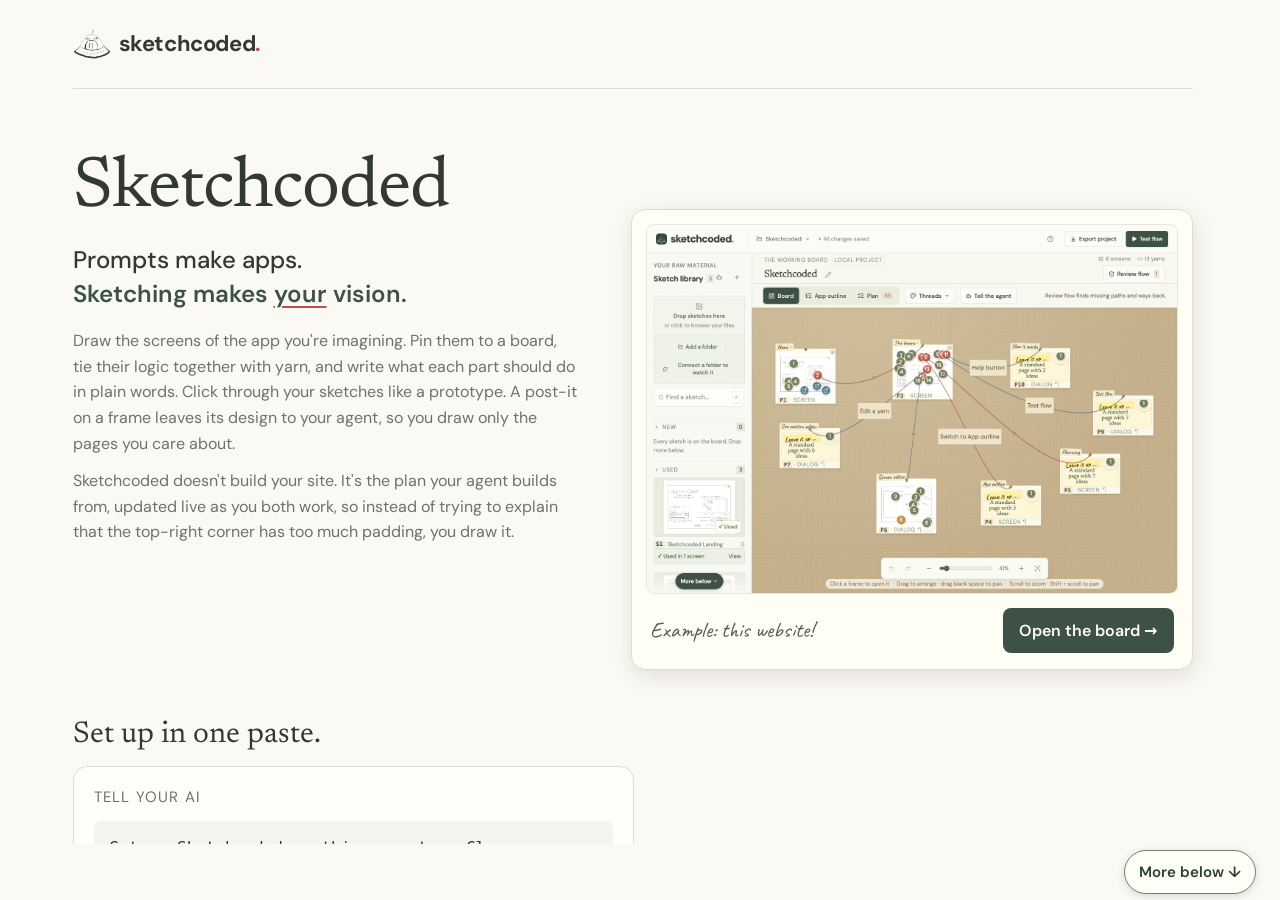
==== commit b1930627: "Stagger the home page: the example sits lower, and the setup's right side is centered The Runs on yo" ====
--- a/index.html
+++ b/index.html
@@ -91,16 +91,6 @@
               the plan, on the screen it belongs to, and keeps your rules as a
               checklist that every build is checked against.
             </p>
-            <div class="local">
-              <div>
-                <strong>Runs on your computer.</strong>
-                <p>
-                  Your sketches never leave it. There is no account, no API key
-                  and no upload. The folder you point Sketchcoded at stays read
-                  only.
-                </p>
-              </div>
-            </div>
             <div class="setup-links">
               <a class="button github-button" data-link="github" href="#">
                 <svg
--- a/styles.css
+++ b/styles.css
@@ -139,6 +139,12 @@
   display: block;
   text-decoration: none;
   color: inherit;
+}
+/* Beside the text, the example sits a little lower than the title, so the page reads staggered. */
+@media (min-width: 861px) {
+  .example {
+    margin-top: 56px;
+  }
 }
 .example figure {
   background: #fffef5;
@@ -260,22 +266,6 @@
   font-size: 16px;
   margin-top: 12px;
 }
-.local {
-  display: flex;
-  gap: 12px;
-  align-items: flex-start;
-  padding: 18px 20px;
-  border-left: 3px solid var(--green);
-  background: #f3f5ec;
-  border-radius: 0 10px 10px 0;
-}
-.local strong {
-  display: block;
-}
-.local p {
-  color: var(--muted);
-  font-size: 16px;
-}
 /* Guidelines: our rules for web design, compact, at the bottom of the home page. */
 .guidelines {
   padding: 8px 0 56px;
@@ -363,8 +353,10 @@
   }
 }
 /* The source link stands on its own under the setup prompt, centred, with the mark. */
-/* Beside the prompt: how ideas become the plan, running locally, then the source and the sister
-   projects. */
+/* Beside the prompt: how ideas become the plan, then the source and the sister projects. */
+.setup-side {
+  align-self: center;
+}
 .setup-note {
   color: var(--muted);
   margin-bottom: 20px;
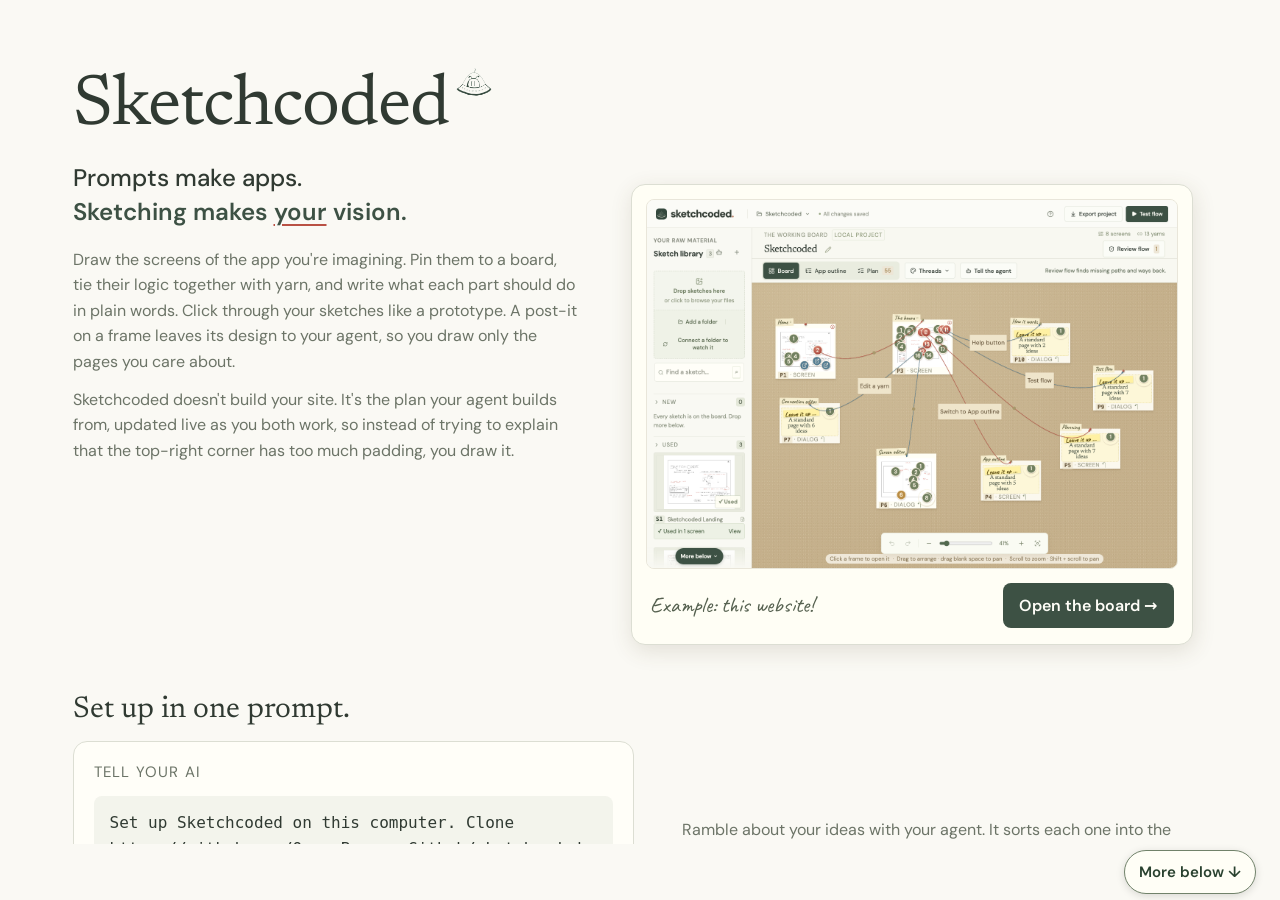
==== commit 130a88c8: "No header bar: the alien sits beside the title The bar only repeated the name, so the home page's ti" ====
--- a/index.html
+++ b/index.html
@@ -20,16 +20,12 @@
   </head>
   <body class="site-document">
     <div class="site-scroll" tabindex="0" aria-label="Page content">
-      <header class="wrap site-header">
-        <a class="brand" href="./"
-          ><img src="assets/logo.svg" alt="" />sketchcoded<span>.</span></a
-        >
-      </header>
-
       <main class="wrap">
         <section class="hero">
           <div>
-            <h1>Sketchcoded</h1>
+            <h1>
+              Sketchcoded<img class="title-logo" src="assets/logo.svg" alt="" />
+            </h1>
             <p class="tagline">
               Prompts make apps.<b>Sketching makes <u>your</u> vision.</b>
             </p>
@@ -70,7 +66,7 @@
 
         <section class="setup" id="setup">
           <div>
-            <h2>Set up in one paste.</h2>
+            <h2>Set up in one prompt.</h2>
             <div class="prompt-box">
               <div class="label">Tell your AI</div>
               <p data-prompt>Loading the setup prompt…</p>
@@ -79,10 +75,6 @@
                   Copy prompt
                 </button>
               </div>
-              <p class="requirements">
-                Needs Node.js 22.12 or later and a desktop browser. macOS,
-                Windows or Linux.
-              </p>
             </div>
           </div>
           <div class="setup-side">
@@ -106,9 +98,6 @@
                 </svg>
                 Source on GitHub
               </a>
-              <a class="button" data-link="projects" href="#"
-                >See more projects →</a
-              >
             </div>
           </div>
         </section>
--- a/styles.css
+++ b/styles.css
@@ -73,32 +73,6 @@
   width: min(1120px, 100% - 40px);
   margin: 0 auto;
 }
-/* Header */
-.site-header {
-  display: flex;
-  align-items: center;
-  justify-content: space-between;
-  gap: 16px;
-  padding: 22px 0;
-  border-bottom: 1px solid var(--line);
-}
-.brand {
-  display: inline-flex;
-  align-items: center;
-  min-height: 44px;
-  font: 700 22px/1 var(--sans);
-  letter-spacing: -0.4px;
-  text-decoration: none;
-}
-/* The space belongs after the logo only, so the red full stop stays on the name. */
-.brand img {
-  width: 38px;
-  height: 38px;
-  margin-right: 8px;
-}
-.brand span {
-  color: var(--red);
-}
 /* Hero */
 .hero {
   display: grid;
@@ -112,6 +86,13 @@
   letter-spacing: -1px;
   margin-bottom: 18px;
 }
+/* The logo sits beside the name in the title; the site has no header bar. */
+.title-logo {
+  height: 0.5em;
+  width: auto;
+  margin-left: 0.1em;
+  vertical-align: 0.34em;
+}
 .tagline {
   font: 500 clamp(19px, 2vw, 24px)/1.4 var(--sans);
   max-width: 26ch;
@@ -140,10 +121,11 @@
   text-decoration: none;
   color: inherit;
 }
-/* Beside the text, the example sits a little lower than the title, so the page reads staggered. */
+/* Beside the text, the example starts below the title, level with the tagline, so the page reads
+   staggered. */
 @media (min-width: 861px) {
   .example {
-    margin-top: 56px;
+    margin-top: 120px;
   }
 }
 .example figure {
@@ -261,11 +243,6 @@
 .button.primary:hover {
   background: #2b4033;
 }
-.requirements {
-  color: var(--muted);
-  font-size: 16px;
-  margin-top: 12px;
-}
 /* Guidelines: our rules for web design, compact, at the bottom of the home page. */
 .guidelines {
   padding: 8px 0 56px;
@@ -328,12 +305,6 @@
 }
 /* Mobile: one column; the setup block sits below the example frame, as drawn. */
 @media (max-width: 860px) {
-  .site-header {
-    flex-direction: column;
-    align-items: flex-start;
-    gap: 6px;
-    padding-bottom: 14px;
-  }
   .hero,
   .setup {
     grid-template-columns: 1fr;
@@ -353,7 +324,7 @@
   }
 }
 /* The source link stands on its own under the setup prompt, centred, with the mark. */
-/* Beside the prompt: how ideas become the plan, then the source and the sister projects. */
+/* Beside the prompt: how ideas become the plan, then the source. */
 .setup-side {
   align-self: center;
 }
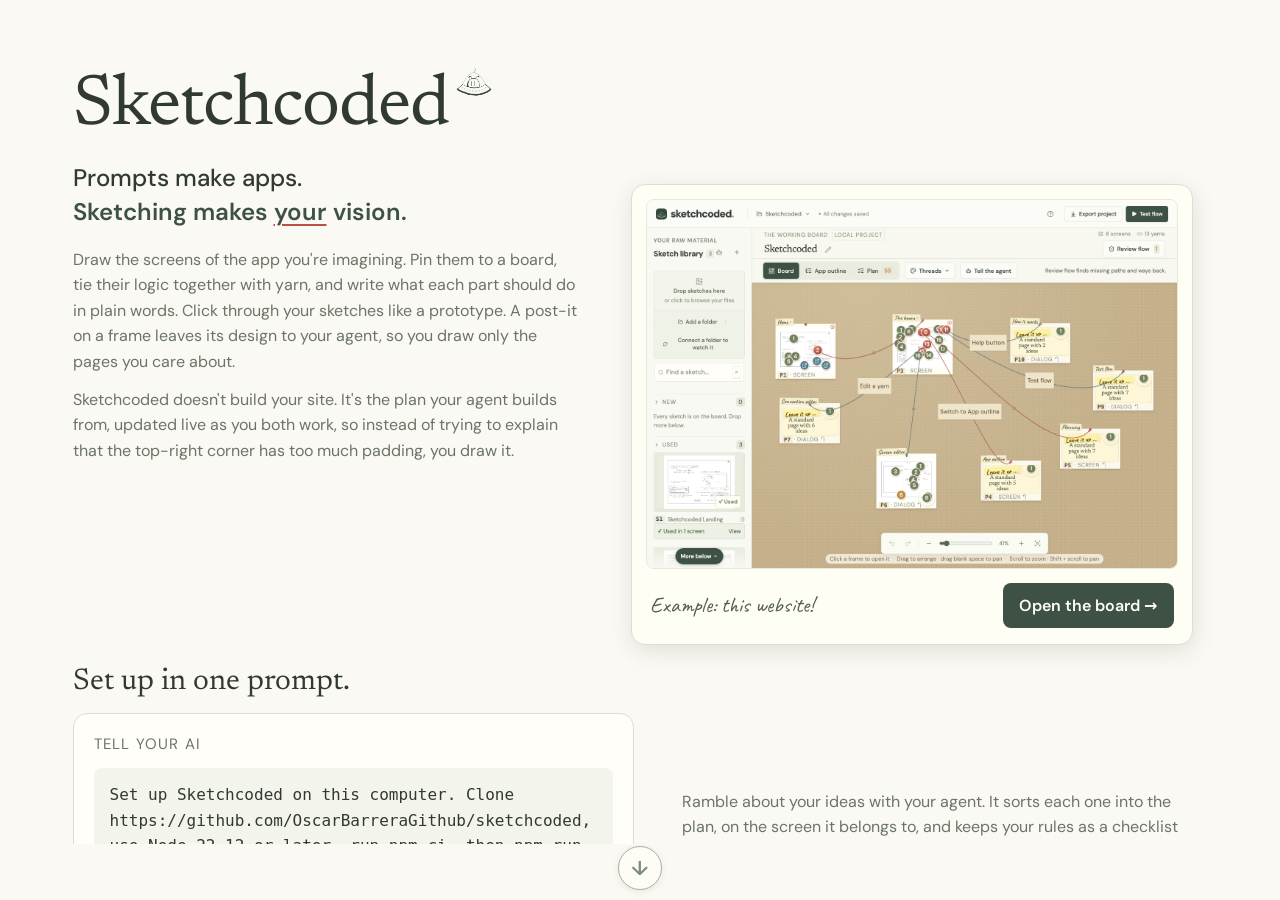
==== commit 86167f43: "Lay the example out for phones, and make the scroll hint an arrow On a phone the example's frames st" ====
--- a/index.html
+++ b/index.html
@@ -24,7 +24,13 @@
         <section class="hero">
           <div>
             <h1>
-              Sketchcoded<img class="title-logo" src="assets/logo.svg" alt="" />
+              Sketchcoded<img
+                class="title-logo"
+                src="assets/logo.svg"
+                alt=""
+                width="36"
+                height="36"
+              />
             </h1>
             <p class="tagline">
               Prompts make apps.<b>Sketching makes <u>your</u> vision.</b>
@@ -153,7 +159,7 @@
       type="button"
       aria-label="Scroll for more content"
     >
-      More below ↓
+      <span aria-hidden="true">↓</span>
     </button>
     <script src="links.js"></script>
   </body>
--- a/styles.css
+++ b/styles.css
@@ -79,7 +79,7 @@
   grid-template-columns: minmax(0, 1fr) minmax(0, 1.1fr);
   gap: 48px;
   align-items: start;
-  padding: 64px 0 40px;
+  padding: 64px 0 12px;
 }
 .hero h1 {
   font: 400 clamp(44px, 6vw, 72px)/1 var(--serif);
@@ -173,6 +173,7 @@
   display: inline-flex;
   align-items: center;
   gap: 8px;
+  white-space: nowrap;
 }
 /* Set up */
 .setup {
@@ -311,11 +312,25 @@
     gap: 28px;
     padding-top: 40px;
   }
+  /* Stacked, the setup heading needs room of its own below the example frame. */
   .hero {
-    padding-bottom: 8px;
+    padding-bottom: 40px;
   }
   .setup {
     padding-top: 0;
+  }
+}
+/* A phone: the caption takes its own line and the button the frame's width. */
+@media (max-width: 520px) {
+  .example figcaption {
+    flex-wrap: wrap;
+  }
+  .example figcaption span:first-child {
+    flex: 1 1 100%;
+  }
+  .example .cta {
+    flex: 1 1 100%;
+    justify-content: center;
   }
 }
 @media (prefers-reduced-motion: reduce) {
@@ -374,18 +389,27 @@
 }
 .site-scroll-hint {
   position: fixed;
-  bottom: 6px;
-  right: 24px;
+  bottom: 10px;
+  left: 50%;
+  transform: translateX(-50%);
   z-index: 10;
-  min-height: 44px;
-  padding: 8px 14px;
+  width: 44px;
+  height: 44px;
+  padding: 0;
+  display: grid;
+  place-items: center;
   border: 1px solid #71826a;
-  border-radius: 24px;
+  border-radius: 50%;
   background: #fffef6;
   color: #29412f;
-  font: 600 15px var(--sans);
+  font: 600 20px/1 var(--sans);
   cursor: pointer;
+  opacity: 0.6;
   box-shadow: 0 2px 8px #0002;
+}
+.site-scroll-hint:hover,
+.site-scroll-hint:focus-visible {
+  opacity: 1;
 }
 .site-scroll-hint[hidden] {
   display: none;
